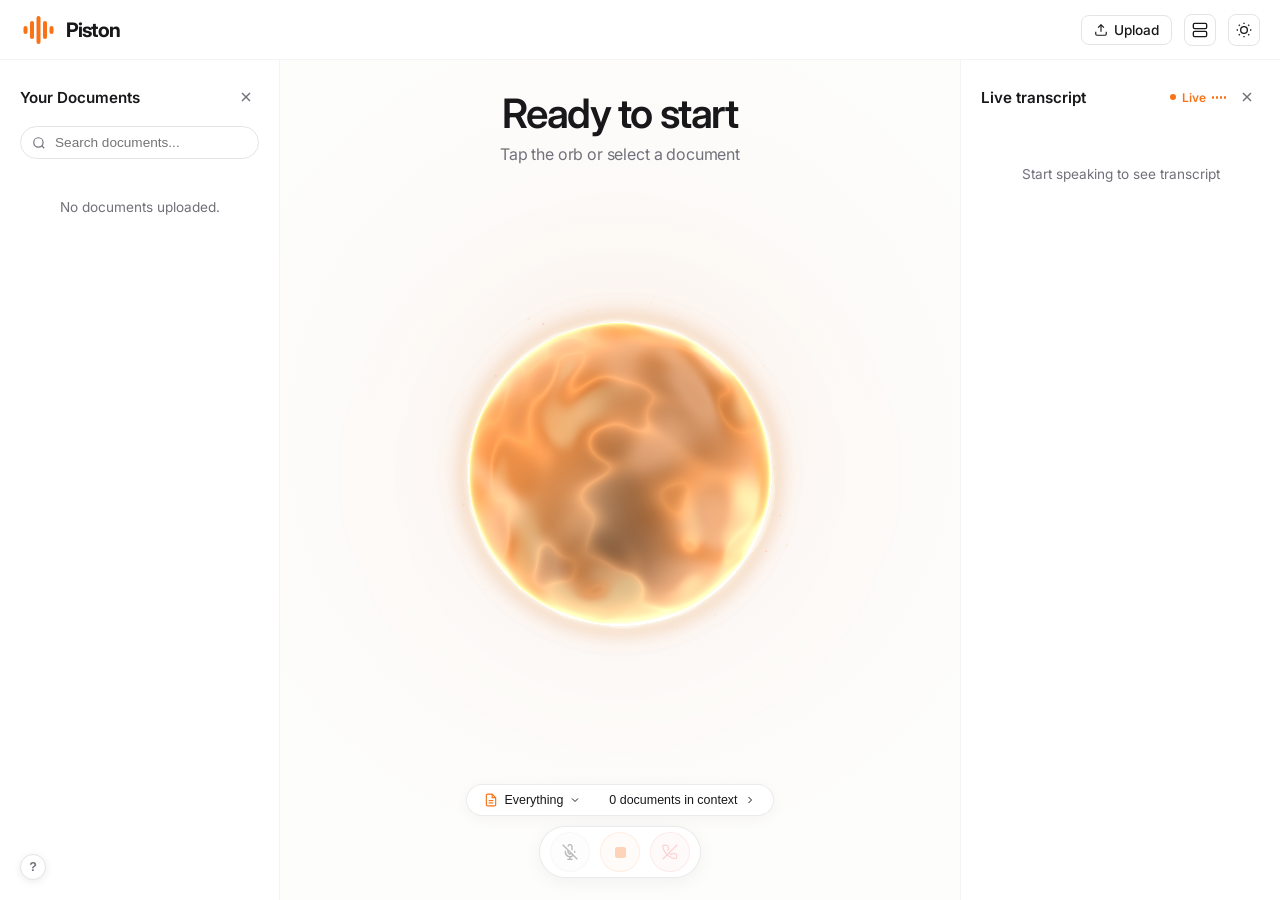
==== index.html @ 55633bf2 "feat(deploy): add Vercel frontend config, CORS support, dynamic backend URL, Dockerfile and Render b" ====
<!DOCTYPE html>
<html lang="en">
<head>
  <meta charset="UTF-8">
  <meta name="viewport" content="width=device-width, initial-scale=1.0, maximum-scale=1.0, user-scalable=no">
  <title>Piston - Voice RAG Agent</title>
  <link rel="icon" type="image/svg+xml" href="/static/assets/piston-brand/favicon.svg">
  <link rel="icon" type="image/x-icon" href="/static/assets/piston-brand/favicon.ico">
  <link rel="apple-touch-icon" sizes="192x192" href="/static/assets/piston-brand/piston-mark-192.png">
  <link rel="stylesheet" href="/static/piston.css?v=2.3.0">
  <link rel="preconnect" href="https://fonts.googleapis.com">
  <link rel="preconnect" href="https://fonts.gstatic.com" crossorigin>
  <link href="https://fonts.googleapis.com/css2?family=Inter:wght@400;500;600&display=swap" rel="stylesheet">
</head>
<body>
  <div class="app-layout">
    
    <!-- Top Bar -->
    <header class="top-bar">
      <div class="brand">
        <button id="btn-menu-mobile" class="btn-icon-small mobile-only" aria-label="Menu" style="border: none;">
          <svg width="24" height="24" viewBox="0 0 24 24" fill="none" stroke="currentColor" stroke-width="2"><line x1="3" y1="12" x2="21" y2="12"/><line x1="3" y1="6" x2="21" y2="6"/><line x1="3" y1="18" x2="21" y2="18"/></svg>
        </button>
        <svg class="brand-logo" xmlns="http://www.w3.org/2000/svg" viewBox="0 0 292 72" role="img" aria-label="Piston" width="146" height="36">
          <g fill="var(--accent)">
            <rect x="7" y="28" width="8" height="16" rx="4"/>
            <rect x="20" y="18" width="8" height="36" rx="4"/>
            <rect x="33" y="8" width="8" height="56" rx="4"/>
            <rect x="46" y="18" width="8" height="36" rx="4"/>
            <rect x="59" y="28" width="8" height="16" rx="4"/>
          </g>
          <text class="brand-text" x="91" y="50" font-family="-apple-system, BlinkMacSystemFont, 'SF Pro Display', 'Inter', sans-serif" font-size="40" font-weight="700" letter-spacing="-1.5">Piston</text>
        </svg>
      </div>
      <div class="top-actions">
        <label for="doc-upload" class="btn-upload" tabindex="0">
          <svg width="14" height="14" viewBox="0 0 24 24" fill="none" stroke="currentColor" stroke-width="2"><path d="M21 15v4a2 2 0 0 1-2 2H5a2 2 0 0 1-2-2v-4"/><polyline points="17 8 12 3 7 8"/><line x1="12" y1="3" x2="12" y2="15"/></svg>
          <span class="desktop-only">Upload</span>
        </label>
        <input type="file" id="doc-upload" accept=".pdf,.txt,.md" style="display: none;" multiple>
        <button id="btn-backend-settings" class="btn-settings" aria-label="Backend Server Settings" title="Configure Backend URL">
          <svg width="16" height="16" viewBox="0 0 24 24" fill="none" stroke="currentColor" stroke-width="2"><rect x="2" y="2" width="20" height="8" rx="2" ry="2"/><rect x="2" y="14" width="20" height="8" rx="2" ry="2"/><line x1="6" y1="6" x2="6.01" y2="6"/><line x1="6" y1="18" x2="6.01" y2="18"/></svg>
        </button>
        <button id="btn-transcript" class="btn-settings mobile-only" aria-label="Transcript" style="border: none;">
          <svg width="20" height="20" viewBox="0 0 24 24" fill="none" stroke="currentColor" stroke-width="2"><path d="M21 15a2 2 0 0 1-2 2H7l-4 4V5a2 2 0 0 1 2-2h14a2 2 0 0 1 2 2z"/></svg>
        </button>
        <button id="btn-theme-toggle" class="btn-settings desktop-only" aria-label="Toggle Dark Mode">
          <svg class="sun-icon" width="16" height="16" viewBox="0 0 24 24" fill="none" stroke="currentColor" stroke-width="2"><circle cx="12" cy="12" r="5"/><line x1="12" y1="1" x2="12" y2="3"/><line x1="12" y1="21" x2="12" y2="23"/><line x1="4.22" y1="4.22" x2="5.64" y2="5.64"/><line x1="18.36" y1="18.36" x2="19.78" y2="19.78"/><line x1="1" y1="12" x2="3" y2="12"/><line x1="21" y1="12" x2="23" y2="12"/><line x1="4.22" y1="19.78" x2="5.64" y2="18.36"/><line x1="18.36" y1="5.64" x2="19.78" y2="4.22"/></svg>
          <svg class="moon-icon" style="display: none;" width="16" height="16" viewBox="0 0 24 24" fill="none" stroke="currentColor" stroke-width="2"><path d="M21 12.79A9 9 0 1 1 11.21 3 7 7 0 0 0 21 12.79z"/></svg>
        </button>
      </div>
    </header>

    <main class="workspace" style="position: relative;">
      
      <!-- Uncollapse Handle (Left) -->
      <button id="btn-uncollapse-left" class="btn-uncollapse-panel left desktop-only" aria-label="Show Documents">
        <svg width="15" height="15" viewBox="0 0 24 24" fill="none" stroke="currentColor" stroke-width="2"><rect x="3" y="3" width="18" height="18" rx="2" ry="2"/><line x1="9" y1="3" x2="9" y2="21"/></svg>
        <span>Documents</span>
      </button>

      <!-- Uncollapse Handle (Right) -->
      <button id="btn-uncollapse-right" class="btn-uncollapse-panel right desktop-only" aria-label="Show Transcript">
        <svg width="15" height="15" viewBox="0 0 24 24" fill="none" stroke="currentColor" stroke-width="2"><path d="M21 15a2 2 0 0 1-2 2H7l-4 4V5a2 2 0 0 1 2-2h14a2 2 0 0 1 2 2z"/></svg>
        <span>Transcript</span>
      </button>

      <!-- Left Panel -->
      <aside class="left-panel">
        <div class="panel-header">
          <h2>Your Documents</h2>
          <div class="panel-header-actions">
            <button id="btn-clear-docs" class="btn-clear-all" title="Remove all uploaded documents" aria-label="Clear all documents" style="display: none;">
              <svg width="13" height="13" viewBox="0 0 24 24" fill="none" stroke="currentColor" stroke-width="2"><polyline points="3 6 5 6 21 6"/><path d="M19 6v14a2 2 0 0 1-2 2H7a2 2 0 0 1-2-2V6m3 0V4a2 2 0 0 1 2-2h4a2 2 0 0 1 2 2v2"/><line x1="10" y1="11" x2="10" y2="17"/><line x1="14" y1="11" x2="14" y2="17"/></svg>
              <span>Clear all</span>
            </button>
            <button id="btn-collapse-left" class="btn-panel-toggle desktop-only" aria-label="Collapse Documents Panel" title="Collapse panel">
              <svg width="16" height="16" viewBox="0 0 24 24" fill="none" stroke="currentColor" stroke-width="2"><line x1="18" y1="6" x2="6" y2="18"/><line x1="6" y1="6" x2="18" y2="18"/></svg>
            </button>
          </div>
        </div>
        <div class="search-box">
          <svg width="14" height="14" viewBox="0 0 24 24" fill="none" stroke="currentColor" stroke-width="2"><circle cx="11" cy="11" r="8"/><line x1="21" y1="21" x2="16.65" y2="16.65"/></svg>
          <input type="text" id="doc-search" placeholder="Search documents...">
        </div>
        
        <ul id="doc-list" class="doc-list" aria-live="polite">
          <li class="empty-state">No documents uploaded.</li>
        </ul>
        
        <div class="guide-container">
          <button class="btn-guide" aria-label="Voice states guide" tabindex="0">?</button>
          <div class="guide-popover">
            <div class="guide-popover-header">
              <h4>Voice States Guide</h4>
              <span class="guide-badge">Volumetric</span>
            </div>
            <ul class="guide-list">
              <li>
                <svg class="state-orb-icon" width="22" height="22" viewBox="0 0 24 24" fill="none" xmlns="http://www.w3.org/2000/svg" aria-hidden="true">
                  <defs>
                    <radialGradient id="mini-orb-idle" cx="36%" cy="32%" r="68%">
                      <stop offset="0%" stop-color="#FFFFFF"/>
                      <stop offset="30%" stop-color="#FEF3C7"/>
                      <stop offset="65%" stop-color="#D97706"/>
                      <stop offset="100%" stop-color="#451A03"/>
                    </radialGradient>
                    <radialGradient id="mini-rim-idle" cx="50%" cy="50%" r="50%">
                      <stop offset="78%" stop-color="#FFFBEB" stop-opacity="0"/>
                      <stop offset="98%" stop-color="#FEF3C7" stop-opacity="0.95"/>
                      <stop offset="100%" stop-color="#FFFFFF" stop-opacity="1"/>
                    </radialGradient>
                  </defs>
                  <circle cx="12" cy="12" r="10.5" fill="#FDE68A" opacity="0.25"/>
                  <circle cx="12" cy="12" r="9" fill="url(#mini-orb-idle)"/>
                  <circle cx="12" cy="12" r="9" fill="url(#mini-rim-idle)"/>
                  <ellipse cx="9" cy="7.5" rx="3.5" ry="2" fill="#FFFFFF" opacity="0.75" transform="rotate(-25 9 7.5)"/>
                </svg>
                <div class="guide-desc">
                  <strong>Idle <span class="guide-tone">(Opal Pearl)</span></strong>
                  <span>Standby mode, ready to talk or upload documents.</span>
                </div>
              </li>
              <li>
                <svg class="state-orb-icon" width="22" height="22" viewBox="0 0 24 24" fill="none" xmlns="http://www.w3.org/2000/svg" aria-hidden="true">
                  <defs>
                    <radialGradient id="mini-orb-listen" cx="36%" cy="32%" r="68%">
                      <stop offset="0%" stop-color="#FFEDD5"/>
                      <stop offset="28%" stop-color="#FB923C"/>
                      <stop offset="68%" stop-color="#EA580C"/>
                      <stop offset="100%" stop-color="#431407"/>
                    </radialGradient>
                    <radialGradient id="mini-rim-listen" cx="50%" cy="50%" r="50%">
                      <stop offset="78%" stop-color="#FFEDD5" stop-opacity="0"/>
                      <stop offset="98%" stop-color="#FED7AA" stop-opacity="0.95"/>
                      <stop offset="100%" stop-color="#FFFFFF" stop-opacity="1"/>
                    </radialGradient>
                  </defs>
                  <circle cx="12" cy="12" r="10.5" fill="#F97316" opacity="0.32"/>
                  <circle cx="12" cy="12" r="9" fill="url(#mini-orb-listen)"/>
                  <circle cx="12" cy="12" r="9" fill="url(#mini-rim-listen)"/>
                  <ellipse cx="9" cy="7.5" rx="3.5" ry="2" fill="#FFFFFF" opacity="0.75" transform="rotate(-25 9 7.5)"/>
                </svg>
                <div class="guide-desc">
                  <strong>Listening <span class="guide-tone">(Fruit Orange)</span></strong>
                  <span>Microphone active, capturing your voice with live wave reactivity.</span>
                </div>
              </li>
              <li>
                <svg class="state-orb-icon" width="22" height="22" viewBox="0 0 24 24" fill="none" xmlns="http://www.w3.org/2000/svg" aria-hidden="true">
                  <defs>
                    <radialGradient id="mini-orb-search" cx="36%" cy="32%" r="68%">
                      <stop offset="0%" stop-color="#F3E8FF"/>
                      <stop offset="30%" stop-color="#C084FC"/>
                      <stop offset="68%" stop-color="#9333EA"/>
                      <stop offset="100%" stop-color="#3B0764"/>
                    </radialGradient>
                    <radialGradient id="mini-rim-search" cx="50%" cy="50%" r="50%">
                      <stop offset="78%" stop-color="#F3E8FF" stop-opacity="0"/>
                      <stop offset="98%" stop-color="#E9D5FF" stop-opacity="0.95"/>
                      <stop offset="100%" stop-color="#FFFFFF" stop-opacity="1"/>
                    </radialGradient>
                  </defs>
                  <circle cx="12" cy="12" r="10.5" fill="#A855F7" opacity="0.32"/>
                  <circle cx="12" cy="12" r="9" fill="url(#mini-orb-search)"/>
                  <circle cx="12" cy="12" r="9" fill="url(#mini-rim-search)"/>
                  <ellipse cx="9" cy="7.5" rx="3.5" ry="2" fill="#FFFFFF" opacity="0.75" transform="rotate(-25 9 7.5)"/>
                </svg>
                <div class="guide-desc">
                  <strong>Searching <span class="guide-tone">(Cosmic Purple)</span></strong>
                  <span>Querying knowledge base, vector chunk retrieval in progress.</span>
                </div>
              </li>
              <li>
                <svg class="state-orb-icon" width="22" height="22" viewBox="0 0 24 24" fill="none" xmlns="http://www.w3.org/2000/svg" aria-hidden="true">
                  <defs>
                    <radialGradient id="mini-orb-speak" cx="36%" cy="32%" r="68%">
                      <stop offset="0%" stop-color="#FEF08A"/>
                      <stop offset="30%" stop-color="#FBBF24"/>
                      <stop offset="68%" stop-color="#EA580C"/>
                      <stop offset="100%" stop-color="#451A03"/>
                    </radialGradient>
                    <radialGradient id="mini-rim-speak" cx="50%" cy="50%" r="50%">
                      <stop offset="78%" stop-color="#FEF08A" stop-opacity="0"/>
                      <stop offset="98%" stop-color="#FDE047" stop-opacity="0.95"/>
                      <stop offset="100%" stop-color="#FFFFFF" stop-opacity="1"/>
                    </radialGradient>
                  </defs>
                  <circle cx="12" cy="12" r="10.5" fill="#FBBF24" opacity="0.32"/>
                  <circle cx="12" cy="12" r="9" fill="url(#mini-orb-speak)"/>
                  <circle cx="12" cy="12" r="9" fill="url(#mini-rim-speak)"/>
                  <ellipse cx="9" cy="7.5" rx="3.5" ry="2" fill="#FFFFFF" opacity="0.75" transform="rotate(-25 9 7.5)"/>
                </svg>
                <div class="guide-desc">
                  <strong>Speaking <span class="guide-tone">(Solar Gold)</span></strong>
                  <span>Streaming audio reply with animated speech flare.</span>
                </div>
              </li>
            </ul>
          </div>
        </div>
      </aside>

      <!-- Center Stage -->
      <section class="center-stage">
        <div class="stage-header">
          <h1 id="stage-title">Ready to start</h1>
          <p id="stage-subtitle" aria-live="polite">Tap the orb or select a document</p>
        </div>
        
        <div class="orb-container">
          <div id="orb-deep-bloom" aria-hidden="true"></div>
          <div id="orb-ambient-bloom" aria-hidden="true"></div>
          <button id="orb" class="orb state-idle" aria-label="Start Voice Session">
             <canvas id="orb-canvas" class="orb-canvas"></canvas>
          </button>
        </div>

        <div class="context-selector" style="position: relative;">
          <button class="btn-context" id="btn-context" aria-haspopup="listbox" title="Select active document context">
            <svg class="file-icon" width="14" height="14" viewBox="0 0 24 24" fill="none" stroke="currentColor" stroke-width="2"><path d="M14 2H6a2 2 0 0 0-2 2v16a2 2 0 0 0 2 2h12a2 2 0 0 0 2-2V8z"/><polyline points="14 2 14 8 20 8"/><line x1="16" y1="13" x2="8" y2="13"/><line x1="16" y1="17" x2="8" y2="17"/></svg>
            <span id="active-context-name">Everything</span>
            <svg width="12" height="12" viewBox="0 0 24 24" fill="none" stroke="currentColor" stroke-width="2"><polyline points="6 9 12 15 18 9"/></svg>
          </button>
          <span class="context-divider" aria-hidden="true"></span>
          <button class="btn-context-count" id="btn-context-count" title="Toggle document context list">
            <span id="context-count">0 documents in context</span>
            <svg width="12" height="12" viewBox="0 0 24 24" fill="none" stroke="currentColor" stroke-width="2"><polyline points="9 18 15 12 9 6"/></svg>
          </button>

          <!-- Context Dropdown -->
          <div id="context-dropdown" class="context-dropdown">
            <ul id="context-dropdown-list" class="doc-list" style="padding: 0;">
              <li class="empty-state">No documents uploaded.</li>
            </ul>
          </div>
        </div>

        <div class="voice-controls" role="toolbar" aria-label="Voice controls">
          <button id="btn-mute" class="ctrl-btn" aria-label="Mute" title="Mute microphone" disabled>
            <div class="icon-circle">
              <svg width="18" height="18" viewBox="0 0 24 24" fill="none" stroke="currentColor" stroke-width="2"><line x1="1" y1="1" x2="23" y2="23"/><path d="M9 9v3a3 3 0 0 0 5.12 2.12M15 9.34V4a3 3 0 0 0-5.94-.6"/><path d="M17 16.95A7 7 0 0 1 5 12v-2m14 0v2a7 7 0 0 1-.11 1.23"/><line x1="12" y1="19" x2="12" y2="23"/><line x1="8" y1="23" x2="16" y2="23"/></svg>
            </div>
            <span>Mute</span>
          </button>
          <button id="btn-interrupt" class="ctrl-btn" aria-label="Interrupt" title="Interrupt assistant" disabled>
            <div class="icon-circle">
              <div class="icon-square"></div>
            </div>
            <span>Interrupt</span>
          </button>
          <button id="btn-end" class="ctrl-btn" aria-label="End session" title="End voice session" disabled>
            <div class="icon-circle">
              <svg width="18" height="18" viewBox="0 0 24 24" fill="none" stroke="currentColor" stroke-width="2"><path d="M10.68 13.31a16 16 0 0 0 3.41 2.6l1.27-1.27a2 2 0 0 1 2.11-.45 12.84 12.84 0 0 0 2.81.7 2 2 0 0 1 1.72 2v3a2 2 0 0 1-2.18 2 19.79 19.79 0 0 1-8.63-3.07 19.42 19.42 0 0 1-7-7 19.79 19.79 0 0 1-3.07-8.67A2 2 0 0 1 4.11 2h3a2 2 0 0 1 2 1.72 12.84 12.84 0 0 0 .7 2.81 2 2 0 0 1-.45 2.11L8.09 9.91"/><line x1="23" y1="1" x2="1" y2="23"/></svg>
            </div>
            <span>End session</span>
          </button>
        </div>
      </section>

      <!-- Right Panel -->
      <aside class="right-panel">
        <div class="panel-header">
          <h2>Live transcript</h2>
          <div class="right-panel-actions">
            <div class="live-indicator">
              <span class="dot"></span> Live
              <div class="mini-waveform">
                 <div class="bar"></div><div class="bar"></div><div class="bar"></div><div class="bar"></div>
              </div>
            </div>
            <button id="btn-collapse-right" class="btn-panel-toggle desktop-only" aria-label="Collapse Transcript Panel" title="Collapse panel">
              <svg width="16" height="16" viewBox="0 0 24 24" fill="none" stroke="currentColor" stroke-width="2"><line x1="18" y1="6" x2="6" y2="18"/><line x1="6" y1="6" x2="18" y2="18"/></svg>
            </button>
          </div>
        </div>
        <div id="transcript" class="transcript-scroll" aria-live="polite">
           <div class="empty-transcript">Start speaking to see transcript</div>
        </div>
      </aside>
      
    </main>
  </div>

  <div id="toast-container" class="toast-container" aria-live="polite"></div>

  <!-- Backend Settings Modal -->
  <div id="backend-modal" class="modal-backdrop" style="display: none;">
    <div class="modal-card">
      <div class="modal-header">
        <div class="modal-title-wrap">
          <svg width="18" height="18" viewBox="0 0 24 24" fill="none" stroke="currentColor" stroke-width="2">
            <rect x="2" y="2" width="20" height="8" rx="2" ry="2"></rect>
            <rect x="2" y="14" width="20" height="8" rx="2" ry="2"></rect>
            <line x1="6" y1="6" x2="6.01" y2="6"></line>
            <line x1="6" y1="18" x2="6.01" y2="18"></line>
          </svg>
          <h3 class="modal-title">Backend Connection</h3>
        </div>
        <button id="btn-close-backend-modal" class="btn-icon-small" aria-label="Close" style="border: none; background: transparent; cursor: pointer;">
          <svg width="18" height="18" viewBox="0 0 24 24" fill="none" stroke="currentColor" stroke-width="2"><line x1="18" y1="6" x2="6" y2="18"/><line x1="6" y1="6" x2="18" y2="18"/></svg>
        </button>
      </div>
      <div class="modal-body">
        <p class="modal-desc">
          Enter the URL of your deployed Python/FastAPI backend (e.g. Render, Koyeb, Hugging Face, or local server).
        </p>
        <div class="input-group">
          <label for="input-backend-url" class="input-label">Backend Server URL</label>
          <input type="url" id="input-backend-url" class="text-input" placeholder="https://your-backend.onrender.com" spellcheck="false" autocomplete="off">
        </div>
        <div id="backend-status-msg" class="backend-status-msg" style="display: none;"></div>
      </div>
      <div class="modal-footer">
        <button id="btn-test-backend" class="btn-secondary">Test Connection</button>
        <button id="btn-save-backend" class="btn-primary">Save &amp; Connect</button>
      </div>
    </div>
  </div>

  <script src="/static/config.js"></script>
  <script src="/static/db.js?v=2.3.0"></script>
  <script src="/static/orb.js?v=2.3.0"></script>
  <script src="/static/app.js?v=2.3.0"></script>
</body>
</html>
---- static/piston.css ----
/* Piston App CSS - Pixel Perfect Implementation */
:root {
  --bg-app: #fdfdfc;
  --bg-panel: #ffffff;
  --text-main: #18181b;
  --text-secondary: #3f3f46;
  --text-muted: #71717a;
  --border: #e4e4e7;
  --border-light: #f4f4f5;
  --accent: #f97316;
  --accent-light: #fff7ed;
  --danger: #ef4444;
  --danger-light: #fef2f2;
  --success: #22c55e;
  
  --radius-xs: 4px;
  --radius-sm: 8px;
  --radius-md: 12px;
  --radius-lg: 24px;
  --radius-full: 9999px;
  
  --font-sans: 'Inter', -apple-system, BlinkMacSystemFont, 'Segoe UI', Roboto, Helvetica, Arial, sans-serif;
  --font-serif: -apple-system, BlinkMacSystemFont, 'SF Pro Display', 'Inter', sans-serif;
}

body.dark-mode {
  --bg-app: #08090d;
  --bg-panel: #111319;
  --text-main: #fafafa;
  --text-secondary: #e4e4e7;
  --text-muted: #a1a1aa;
  --border: #1e222d;
  --border-light: #161820;
  --accent: #f97316;
  --accent-light: rgba(249, 115, 22, 0.15);
  --danger-light: rgba(239, 68, 68, 0.15);
}

body.dark-mode .btn-upload:hover, 
body.dark-mode .btn-settings:hover, 
body.dark-mode .btn-icon-small:hover,
body.dark-mode .btn-context:hover,
body.dark-mode .btn-context-count:hover,
body.dark-mode .doc-item:hover,
body.dark-mode .btn-icon-small:hover {
  background: #27272a;
}

body.dark-mode .ctrl-btn:not(:disabled):hover .icon-circle {
  border-color: var(--text-muted);
  background: #27272a;
}

body.dark-mode .msg.user .msg-avatar {
  background: #27272a;
}

* { box-sizing: border-box; margin: 0; padding: 0; }

body {
  font-family: var(--font-sans);
  background-color: var(--bg-app);
  color: var(--text-main);
  height: 100vh;
  overflow: hidden;
  -webkit-font-smoothing: antialiased;
  transition: background-color 0.3s ease, color 0.3s ease;
}

.app-layout {
  display: flex;
  flex-direction: column;
  height: 100vh;
}

/* Top Bar */
.top-bar {
  height: 60px;
  display: flex;
  align-items: center;
  justify-content: space-between;
  padding: 0 20px;
  background: var(--bg-panel);
  border-bottom: 1px solid var(--border-light);
  flex-shrink: 0;
  transition: background-color 0.3s ease, border-color 0.3s ease;
}

.brand {
  display: flex;
  align-items: center;
  gap: 8px;
}
.brand-icon { width: 20px; height: 20px; }
.brand-name { font-weight: 600; font-size: 1.05rem; }
.brand-text {
  fill: var(--text-main);
  transition: fill 0.3s ease;
}

.top-actions {
  display: flex;
  align-items: center;
  gap: 12px;
}
.btn-upload {
  display: flex;
  align-items: center;
  gap: 6px;
  padding: 6px 12px;
  font-size: 0.85rem;
  font-weight: 500;
  border: 1px solid var(--border);
  border-radius: var(--radius-sm);
  background: var(--bg-panel);
  color: var(--text-main);
  cursor: pointer;
  transition: background-color 0.3s ease, border-color 0.3s ease, color 0.3s ease;
}
.btn-upload:hover { background: #f9fafb; }
.btn-settings {
  width: 32px;
  height: 32px;
  display: flex;
  align-items: center;
  justify-content: center;
  border: 1px solid var(--border);
  border-radius: var(--radius-sm);
  background: var(--bg-panel);
  color: var(--text-main);
  cursor: pointer;
  transition: background-color 0.3s ease, border-color 0.3s ease, color 0.3s ease;
}
.btn-settings:hover { background: #f9fafb; }

/* Workspace */
.workspace {
  display: flex;
  flex: 1;
  overflow: hidden;
}

/* Left Panel */
.left-panel {
  width: 280px;
  background: var(--bg-panel);
  border-right: 1px solid var(--border-light);
  display: flex;
  flex-direction: column;
  flex-shrink: 0;
  position: relative;
  transition: margin-left 0.3s ease, background-color 0.3s ease, border-color 0.3s ease;
}
.left-panel.collapsed {
  margin-left: -280px;
}
.panel-header {
  display: flex;
  align-items: center;
  justify-content: space-between;
  padding: 24px 20px 16px;
}
.panel-header h2 {
  font-size: 0.95rem;
  font-weight: 600;
}
.btn-icon-small {
  width: 24px;
  height: 24px;
  display: flex;
  align-items: center;
  justify-content: center;
  border: 1px solid var(--border);
  border-radius: var(--radius-xs);
  background: transparent;
  color: var(--text-muted);
  cursor: pointer;
}
.btn-icon-small:hover { background: #f9fafb; }

.search-box {
  margin: 0 20px 16px;
  position: relative;
}
.search-box svg {
  position: absolute;
  left: 12px;
  top: 50%;
  transform: translateY(-50%);
  color: var(--text-muted);
}
.search-box input {
  width: 100%;
  padding: 8px 12px 8px 34px;
  border: 1px solid var(--border);
  border-radius: var(--radius-lg);
  font-size: 0.85rem;
  outline: none;
  background: transparent;
  color: var(--text-main);
  transition: background-color 0.3s ease, border-color 0.3s ease, color 0.3s ease;
}
.search-box input:focus { border-color: var(--text-muted); }

.doc-list {
  flex: 1;
  overflow-y: auto;
  padding: 0 20px;
  list-style: none;
}
.empty-state {
  padding: 24px;
  text-align: center;
  color: var(--text-muted);
  font-size: 0.85rem;
}
.doc-item {
  display: flex;
  align-items: flex-start;
  padding: 10px 12px;
  border-radius: var(--radius-md);
  margin-bottom: 8px;
  cursor: pointer;
  border: 1px solid transparent;
  transition: all 0.2s;
}
.doc-item:hover { background: #fafafa; }
.doc-item.active {
  background: var(--accent-light);
  border-color: rgba(249, 115, 22, 0.4);
}
.doc-icon {
  width: 28px;
  height: 28px;
  border-radius: var(--radius-xs);
  display: flex;
  align-items: center;
  justify-content: center;
  color: #fff;
  font-size: 0.65rem;
  font-weight: 600;
  margin-right: 12px;
  flex-shrink: 0;
}
.doc-icon.pdf { background: #ef4444; }
.doc-icon.txt { background: #3b82f6; }
.doc-icon.md { background: #64748b; }

.doc-info { flex: 1; min-width: 0; }
.doc-title {
  font-weight: 600;
  font-size: 0.85rem;
  white-space: nowrap;
  overflow: hidden;
  text-overflow: ellipsis;
  margin-bottom: 4px;
}
.doc-meta {
  font-size: 0.7rem;
  color: var(--text-muted);
  display: flex;
  align-items: center;
  gap: 6px;
}
.status-dot {
  width: 4px;
  height: 4px;
  border-radius: 50%;
  background: var(--success);
  display: inline-block;
}
.doc-menu {
  color: var(--text-muted);
  padding: 2px;
  background: transparent;
  border: none;
  cursor: pointer;
}

.guide-container { position: absolute; bottom: 20px; left: 20px; z-index: 50; }
.btn-guide {
  width: 26px;
  height: 26px;
  border-radius: 50%;
  border: 1px solid var(--border);
  color: var(--text-muted);
  background: var(--bg-panel);
  font-weight: 600;
  cursor: pointer;
  display: flex;
  align-items: center;
  justify-content: center;
  font-size: 0.78rem;
  transition: all 0.2s cubic-bezier(0.16, 1, 0.3, 1);
  box-shadow: 0 2px 8px rgba(0, 0, 0, 0.08);
}
.btn-guide:hover,
.guide-container:hover .btn-guide {
  color: var(--accent);
  border-color: var(--accent);
  transform: scale(1.08);
  box-shadow: 0 0 14px rgba(249, 115, 22, 0.25);
}
.guide-popover {
  position: absolute;
  bottom: 34px;
  left: 0;
  background: rgba(255, 255, 255, 0.95);
  backdrop-filter: blur(28px);
  -webkit-backdrop-filter: blur(28px);
  border: 1px solid rgba(0, 0, 0, 0.09);
  border-radius: var(--radius-md);
  padding: 14px 16px;
  width: 270px;
  box-shadow: 0 14px 38px rgba(0, 0, 0, 0.12);
  opacity: 0;
  visibility: hidden;
  transform: translateY(8px);
  transition: all 0.25s cubic-bezier(0.16, 1, 0.3, 1);
  z-index: 100;
  pointer-events: none;
}
body.dark-mode .guide-popover {
  background: rgba(17, 19, 25, 0.94);
  border-color: rgba(255, 255, 255, 0.1);
  box-shadow: 0 16px 44px rgba(0, 0, 0, 0.48);
}
.guide-container:hover .guide-popover,
.guide-container:focus-within .guide-popover {
  opacity: 1;
  visibility: visible;
  transform: translateY(0);
  pointer-events: auto;
}
.guide-popover-header {
  display: flex;
  align-items: center;
  justify-content: space-between;
  margin-bottom: 12px;
  padding-bottom: 8px;
  border-bottom: 1px solid var(--border-light);
}
.guide-popover-header h4 {
  font-size: 0.84rem;
  font-weight: 600;
  color: var(--text-main);
  letter-spacing: -0.01em;
}
.guide-badge {
  font-size: 0.65rem;
  font-weight: 600;
  padding: 2px 7px;
  border-radius: var(--radius-full);
  background: rgba(249, 115, 22, 0.12);
  color: var(--accent);
  border: 1px solid rgba(249, 115, 22, 0.22);
}
.guide-list {
  list-style: none;
  display: flex;
  flex-direction: column;
  gap: 11px;
}
.guide-list li {
  display: flex;
  align-items: flex-start;
  gap: 10px;
  font-size: 0.74rem;
}
.state-orb-icon {
  width: 22px;
  height: 22px;
  flex-shrink: 0;
  display: block;
  margin-top: 1px;
  filter: drop-shadow(0 2px 6px rgba(0, 0, 0, 0.22));
}
.guide-desc {
  display: flex;
  flex-direction: column;
  gap: 2px;
  line-height: 1.35;
}
.guide-desc strong {
  color: var(--text-main);
  font-size: 0.78rem;
  font-weight: 600;
}
.guide-desc .guide-tone {
  color: var(--accent);
  font-weight: 500;
  font-size: 0.72rem;
}
.guide-desc span {
  color: var(--text-muted);
  font-size: 0.71rem;
}
/* Center Stage */
.center-stage {
  flex: 1;
  background: radial-gradient(circle at 50% 45%, rgba(249, 115, 22, 0.08) 0%, rgba(234, 88, 12, 0.02) 40%, transparent 75%), var(--bg-app);
  display: flex;
  flex-direction: column;
  align-items: center;
  justify-content: space-between;
  padding: 2.8vh 24px 2vh;
  min-width: 0;
  position: relative;
  overflow: hidden;
  transition: background-color 0.4s ease;
}
.stage-header {
  text-align: center;
  margin-top: 4px;
  z-index: 5;
}
.stage-header h1 {
  font-family: var(--font-serif);
  font-size: clamp(2.2rem, 4.5vh, 2.85rem);
  font-weight: 600;
  letter-spacing: -0.035em;
  color: var(--text-main);
  margin-bottom: 6px;
  text-shadow: 0 4px 30px rgba(255, 255, 255, 0.12);
  transition: color 0.3s ease;
}
.stage-header p {
  color: var(--text-muted);
  font-size: clamp(0.9rem, 2vh, 1rem);
  font-weight: 400;
  letter-spacing: -0.01em;
}

/* === VOLUMETRIC ORB AMBIENT BLOOMS (static/piston.css) === */
.orb-container,
.orb-stage-wrapper {
  position: relative;
  display: flex;
  align-items: center;
  justify-content: center;
  pointer-events: auto;
  width: 100%;
  flex: 1;
  min-height: 0;
}

.orb {
  position: relative;
  width: clamp(290px, 50vh, 440px);
  height: clamp(290px, 50vh, 440px);
  border: none !important;
  border-radius: 50% !important;
  background: transparent !important;
  cursor: pointer;
  outline: none !important;
  box-shadow: none !important;
  padding: 0 !important;
  margin: 0 !important;
  overflow: visible !important;
  -webkit-tap-highlight-color: transparent !important;
  display: flex;
  align-items: center;
  justify-content: center;
  transition: transform 0.4s cubic-bezier(0.16, 1, 0.3, 1);
  will-change: transform;
}
.orb:hover { transform: scale(1.03); }
.orb:active { transform: scale(0.97); }
.orb:focus, .orb:focus-visible { outline: none !important; box-shadow: none !important; }

#orb-ambient-bloom {
  position: absolute;
  width: 340px;
  height: 340px;
  border-radius: 50%;
  pointer-events: none;
  background: radial-gradient(
    circle,
    rgba(255, 209, 102, 0.19) 0%,
    rgba(245, 130, 49, 0.12) 44%,
    rgba(245, 130, 49, 0) 72%
  );
  filter: blur(36px);
  transform: translate(-50%, -50%);
  left: 50%;
  top: 50%;
  z-index: 0;
  transition: opacity 0.4s ease;
  will-change: transform, opacity;
}

#orb-deep-bloom {
  position: absolute;
  width: 570px;
  height: 570px;
  border-radius: 50%;
  pointer-events: none;
  background: radial-gradient(
    circle,
    rgba(245, 130, 49, 0.11) 0%,
    rgba(255, 173, 135, 0.04) 48%,
    rgba(245, 130, 49, 0) 74%
  );
  filter: blur(64px);
  transform: translate(-50%, -50%);
  left: 50%;
  top: 50%;
  z-index: 0;
  will-change: transform, opacity;
}

/* Ensure the orb canvas itself has zero solid CSS border or clipping radius that cuts off the outer silk veil */
#orb-canvas,
canvas.orb-canvas {
  position: relative;
  z-index: 2;
  display: block;
  background: transparent !important;
  border: none !important;
  box-shadow: none !important;
  border-radius: 50% !important;
  overflow: visible !important;
  width: 100%;
  height: 100%;
  pointer-events: none;
}
.orb-core, .orb-wave {
  display: none !important;
}

/* Context Selector - Unified Frosted Capsule */
.context-selector {
  display: inline-flex;
  align-items: center;
  gap: 2px;
  background: rgba(255, 255, 255, 0.85);
  backdrop-filter: blur(24px);
  -webkit-backdrop-filter: blur(24px);
  border: 1px solid rgba(0, 0, 0, 0.08);
  border-radius: var(--radius-full);
  padding: 3px 5px;
  box-shadow: 0 3px 16px rgba(0, 0, 0, 0.04);
  margin-bottom: 10px;
  z-index: 10;
  transition: all 0.25s cubic-bezier(0.16, 1, 0.3, 1);
}
.context-selector:hover {
  background: rgba(255, 255, 255, 0.95);
  border-color: rgba(0, 0, 0, 0.12);
  box-shadow: 0 4px 20px rgba(0, 0, 0, 0.06);
}
body.dark-mode .context-selector {
  background: rgba(255, 255, 255, 0.04);
  border: 1px solid rgba(255, 255, 255, 0.08);
  box-shadow: 0 6px 24px rgba(0, 0, 0, 0.24);
}
body.dark-mode .context-selector:hover {
  background: rgba(255, 255, 255, 0.07);
  border-color: rgba(255, 255, 255, 0.15);
  box-shadow: 0 8px 28px rgba(0, 0, 0, 0.3);
}

.btn-context, .btn-context-count {
  display: inline-flex;
  align-items: center;
  gap: 6px;
  padding: 5px 12px;
  border-radius: var(--radius-full);
  border: none;
  background: transparent;
  font-size: 0.78rem;
  font-weight: 500;
  color: var(--text-main);
  cursor: pointer;
  transition: all 0.2s;
}
.btn-context:hover, .btn-context-count:hover {
  background: rgba(0, 0, 0, 0.05);
}
body.dark-mode .btn-context:hover,
body.dark-mode .btn-context-count:hover {
  background: rgba(255, 255, 255, 0.08);
}
.btn-context .file-icon {
  color: var(--accent);
}

/* Context Dropdown */
.context-dropdown {
  position: absolute;
  left: 50%;
  transform: translateX(-50%) scale(0.95);
  transform-origin: center;
  background: var(--bg-panel);
  border: 1px solid var(--border);
  border-radius: var(--radius-md);
  box-shadow: 0 14px 40px rgba(0, 0, 0, 0.35);
  width: 320px;
  max-height: 320px;
  overflow-y: auto;
  opacity: 0;
  visibility: hidden;
  transition: all 0.2s cubic-bezier(0.16, 1, 0.3, 1);
  z-index: 50;
  padding: 8px;
}
.context-dropdown.open {
  opacity: 1;
  visibility: visible;
  transform: translateX(-50%) scale(1);
}
.context-dropdown .doc-item {
  margin-bottom: 4px;
}
.context-dropdown .doc-item:last-child {
  margin-bottom: 0;
}

/* Floating Voice Control Dock - Minimalist Floating Capsule */
.voice-controls {
  display: flex;
  align-items: center;
  gap: 10px;
  padding: 5px 10px;
  background: rgba(255, 255, 255, 0.85);
  backdrop-filter: blur(28px);
  -webkit-backdrop-filter: blur(28px);
  border: 1px solid rgba(0, 0, 0, 0.08);
  border-radius: var(--radius-full);
  box-shadow: 0 4px 18px rgba(0, 0, 0, 0.05);
  margin-bottom: 4px;
  z-index: 10;
}
body.dark-mode .voice-controls {
  background: rgba(255, 255, 255, 0.04);
  border-color: rgba(255, 255, 255, 0.08);
  box-shadow: 0 6px 24px rgba(0, 0, 0, 0.28);
}
.ctrl-btn {
  display: inline-flex;
  align-items: center;
  justify-content: center;
  background: transparent;
  border: none;
  cursor: pointer;
  color: var(--text-muted);
  transition: all 0.2s cubic-bezier(0.16, 1, 0.3, 1);
  padding: 0;
}
.ctrl-btn span {
  display: none;
}
.ctrl-btn:disabled {
  opacity: 0.30;
  cursor: not-allowed;
}
.ctrl-btn:not(:disabled):hover {
  color: var(--text-main);
  transform: scale(1.06);
}
.icon-circle {
  width: 40px;
  height: 40px;
  border-radius: 50%;
  border: 1px solid rgba(0, 0, 0, 0.07);
  background: rgba(0, 0, 0, 0.03);
  display: flex;
  align-items: center;
  justify-content: center;
  transition: all 0.2s ease;
  color: var(--text-main);
}
.icon-circle svg {
  width: 16px;
  height: 16px;
}
.ctrl-btn:not(:disabled):hover .icon-circle {
  border-color: rgba(0, 0, 0, 0.16);
  background: rgba(0, 0, 0, 0.06);
  color: var(--text-main);
  box-shadow: 0 2px 10px rgba(0, 0, 0, 0.06);
}
body.dark-mode .icon-circle {
  border: 1px solid rgba(255, 255, 255, 0.08);
  background: rgba(255, 255, 255, 0.05);
  color: var(--text-secondary);
}
body.dark-mode .ctrl-btn:not(:disabled):hover .icon-circle {
  border-color: rgba(255, 255, 255, 0.2);
  background: rgba(255, 255, 255, 0.12);
  color: #ffffff;
  box-shadow: 0 2px 14px rgba(0, 0, 0, 0.25);
}

.ctrl-btn#btn-interrupt .icon-circle {
  border: 1px solid rgba(249, 115, 22, 0.35);
  color: var(--accent);
  background: rgba(249, 115, 22, 0.08);
}
.ctrl-btn#btn-interrupt:not(:disabled):hover .icon-circle {
  background: rgba(249, 115, 22, 0.18);
  border-color: var(--accent);
  box-shadow: 0 0 16px rgba(249, 115, 22, 0.25);
}
.ctrl-btn#btn-interrupt .icon-square {
  width: 11px;
  height: 11px;
  background: var(--accent);
  border-radius: 2.5px;
}
.ctrl-btn#btn-end .icon-circle {
  border: 1px solid rgba(239, 68, 68, 0.3);
  color: #f87171;
  background: rgba(239, 68, 68, 0.08);
}
.ctrl-btn#btn-end:not(:disabled):hover .icon-circle {
  border-color: rgba(239, 68, 68, 0.6);
  background: rgba(239, 68, 68, 0.2);
  color: #ef4444;
  box-shadow: 0 0 16px rgba(239, 68, 68, 0.25);
}

/* Right Panel */
.right-panel {
  width: 320px;
  background: var(--bg-panel);
  border-left: 1px solid var(--border-light);
  display: flex;
  flex-direction: column;
  flex-shrink: 0;
  position: relative;
  transition: margin-right 0.35s cubic-bezier(0.16, 1, 0.3, 1), background-color 0.3s ease, border-color 0.3s ease;
}
.right-panel.collapsed {
  margin-right: -320px;
}
.right-panel .panel-header {
  padding: 24px 20px 16px;
  display: flex; justify-content: space-between; align-items: center;
}
.right-panel-actions {
  display: flex;
  align-items: center;
  gap: 8px;
}
.btn-panel-toggle {
  width: 26px;
  height: 26px;
  display: inline-flex;
  align-items: center;
  justify-content: center;
  border: 1px solid transparent;
  border-radius: var(--radius-xs);
  background: transparent;
  color: var(--text-muted);
  cursor: pointer;
  transition: all 0.2s ease;
}
.btn-panel-toggle:hover {
  background: var(--border-light);
  color: var(--text-main);
  border-color: var(--border);
}

/* Floating Uncollapse Handles */
.btn-uncollapse-panel {
  position: absolute;
  top: 18px;
  z-index: 25;
  display: inline-flex;
  align-items: center;
  gap: 6px;
  padding: 6px 12px;
  background: var(--bg-panel);
  border: 1px solid var(--border);
  border-radius: var(--radius-full);
  box-shadow: 0 4px 16px rgba(0, 0, 0, 0.08);
  color: var(--text-main);
  font-size: 0.76rem;
  font-weight: 500;
  cursor: pointer;
  opacity: 0;
  pointer-events: none;
  transform: translateY(-4px) scale(0.96);
  transition: all 0.25s cubic-bezier(0.16, 1, 0.3, 1);
}
.btn-uncollapse-panel.visible {
  opacity: 1;
  pointer-events: auto;
  transform: translateY(0) scale(1);
}
.btn-uncollapse-panel:hover {
  background: var(--border-light);
  border-color: var(--text-muted);
  box-shadow: 0 6px 20px rgba(0, 0, 0, 0.12);
}
.btn-uncollapse-panel.left {
  left: 16px;
}
.btn-uncollapse-panel.right {
  right: 16px;
}
.right-panel .panel-header h2 { font-size: 0.95rem; font-weight: 600; margin: 0; }
.live-indicator {
  display: flex; align-items: center; gap: 6px;
  font-size: 0.75rem; font-weight: 600; color: var(--accent);
}
.live-indicator .dot { width: 6px; height: 6px; border-radius: 50%; background: var(--accent); }
.mini-waveform { display: flex; gap: 2px; height: 10px; align-items: center; }
.mini-waveform .bar { width: 2px; background: var(--accent); border-radius: 1px; height: 3px; }

.transcript-scroll {
  flex: 1; overflow-y: auto; padding: 0 20px 24px;
  display: flex; flex-direction: column; gap: 20px;
}
.empty-transcript { text-align: center; color: var(--text-muted); font-size: 0.85rem; margin-top: 40px; }

.msg { display: flex; gap: 12px; }
.msg-avatar {
  width: 28px; height: 28px; border-radius: 50%;
  display: flex; align-items: center; justify-content: center;
  font-weight: 600; font-size: 0.8rem; flex-shrink: 0;
}
.msg.user .msg-avatar { background: #f4f4f5; color: var(--text-muted); }
.msg.agent .msg-avatar { background: var(--accent-light); color: var(--accent); }

.msg-content { flex: 1; min-width: 0; }
.msg-header { display: flex; align-items: center; gap: 8px; margin-bottom: 2px; }
.msg-author { font-weight: 600; font-size: 0.85rem; }
.msg.agent .msg-author { color: var(--accent); }
.msg-time { font-size: 0.7rem; color: var(--text-muted); margin-left: auto; }
.msg-text { font-size: 0.85rem; line-height: 1.5; color: var(--text-main); }
.msg-text.interim { opacity: 0.6; }

/* Mobile Classes */
.mobile-only { display: none; }

@media (max-width: 1024px) {
  .left-panel { width: 240px; }
  .left-panel.collapsed { margin-left: -240px; }
  .right-panel { width: 280px; }
  .right-panel.collapsed { margin-right: -280px; }
  .orb { width: clamp(235px, 40vh, 340px); height: clamp(235px, 40vh, 340px); }
  #orb-deep-bloom { width: 460px; height: 460px; }
  #orb-ambient-bloom { width: 295px; height: 295px; }
}
@media (max-width: 768px) {
  .mobile-only { display: inline-flex !important; }
  .desktop-only { display: none !important; }
  .app-layout { position: relative; overflow: hidden; }
  .left-panel {
    position: absolute; left: 0; top: 0; bottom: 0; z-index: 40;
    width: min(300px, 85vw);
    transform: translateX(-100%); transition: transform 0.3s cubic-bezier(0.16, 1, 0.3, 1);
    box-shadow: 4px 0 24px rgba(0,0,0,0.18);
    margin-left: 0 !important;
  }
  .left-panel.open { transform: translateX(0); }
  .right-panel {
    position: absolute; right: 0; top: 0; bottom: 0; z-index: 40;
    width: min(320px, 90vw);
    transform: translateX(100%); transition: transform 0.3s cubic-bezier(0.16, 1, 0.3, 1);
    box-shadow: -4px 0 24px rgba(0,0,0,0.18);
    margin-right: 0 !important;
  }
  .right-panel.open { transform: translateX(0); }
  .stage-header h1 { font-size: 1.85rem; }
  .stage-header p { font-size: 0.85rem; }
  .orb { width: clamp(210px, 34vh, 280px); height: clamp(210px, 34vh, 280px); }
  #orb-ambient-bloom { width: 235px; height: 235px; }
  #orb-deep-bloom { width: 360px; height: 360px; }
  .voice-controls { gap: 8px; padding: 4px 8px; margin-bottom: 4px; }
  .icon-circle { width: 36px; height: 36px; }
}
@media (max-width: 480px) {
  .stage-header h1 { font-size: 1.55rem; }
  .orb { width: clamp(180px, 30vh, 235px); height: clamp(180px, 30vh, 235px); }
  #orb-ambient-bloom { width: 205px; height: 205px; }
  #orb-deep-bloom { width: 300px; height: 300px; }
  .voice-controls { gap: 6px; padding: 4px 6px; }
  .icon-circle { width: 34px; height: 34px; }
  .context-selector { padding: 3px 6px; }
}
/* Trace Chip */
.trace-chip {
  margin-top: 10px;
  background: var(--bg-panel);
  border: 1px solid var(--border);
  border-radius: var(--radius-sm);
  padding: 10px 14px;
  font-size: 0.8rem;
  display: flex;
  flex-direction: column;
  gap: 4px;
}
.trace-chip .trace-title {
  display: flex;
  align-items: center;
  gap: 8px;
  color: var(--accent);
  font-weight: 500;
}
.trace-chip .trace-body {
  color: var(--text-main);
  font-size: 0.8rem;
}


/* Panel Header Actions & Clear All */
.panel-header-actions {
  display: flex;
  align-items: center;
  gap: 6px;
}
.btn-clear-all {
  display: inline-flex;
  align-items: center;
  gap: 4px;
  background: transparent;
  border: 1px solid transparent;
  border-radius: var(--radius-sm);
  padding: 4px 8px;
  font-size: 0.72rem;
  font-weight: 500;
  color: var(--text-muted);
  cursor: pointer;
  transition: all 0.2s ease;
}
.btn-clear-all:hover {
  color: #ef4444;
  background: var(--danger-light);
  border-color: rgba(239, 68, 68, 0.2);
}

/* Document Item Delete Button */
.btn-doc-delete {
  color: var(--text-muted);
  padding: 4px 6px;
  background: transparent;
  border: none;
  border-radius: var(--radius-xs);
  cursor: pointer;
  display: flex;
  align-items: center;
  justify-content: center;
  transition: all 0.15s ease;
  opacity: 0.65;
  margin-left: auto;
}
.doc-item:hover .btn-doc-delete {
  opacity: 1;
}
.btn-doc-delete:hover {
  color: #ef4444;
  background: var(--danger-light);
}

/* Special All Documents Context Option */
.doc-icon.all {
  background: linear-gradient(135deg, #f97316, #ea580c);
}
.context-option-all {
  border-bottom: 1px solid var(--border);
  margin-bottom: 6px;
  padding-bottom: 8px;
}
.context-active-badge {
  font-size: 0.65rem;
  font-weight: 600;
  color: var(--accent);
  background: var(--accent-light);
  padding: 2px 6px;
  border-radius: var(--radius-full);
  align-self: center;
  margin-left: auto;
}

/* Toast Notifications */
.toast-container {
  position: fixed;
  bottom: 24px;
  right: 24px;
  z-index: 9999;
  display: flex;
  flex-direction: column;
  gap: 8px;
  pointer-events: none;
}
.toast {
  pointer-events: auto;
  display: flex;
  align-items: center;
  gap: 10px;
  padding: 10px 16px;
  background: var(--bg-panel);
  color: var(--text-main);
  border: 1px solid var(--border);
  border-radius: var(--radius-md);
  box-shadow: 0 4px 16px rgba(0, 0, 0, 0.12);
  font-size: 0.85rem;
  animation: toast-in 0.25s cubic-bezier(0.16, 1, 0.3, 1) forwards;
  transition: opacity 0.2s ease, transform 0.2s ease;
}
.toast.toast-exit {
  opacity: 0;
  transform: translateY(8px);
}
.toast-success { border-left: 3px solid var(--success); }
.toast-error { border-left: 3px solid #ef4444; }
.toast-info { border-left: 3px solid var(--accent); }

@keyframes toast-in {
  from { opacity: 0; transform: translateY(12px); }
  to { opacity: 1; transform: translateY(0); }
}

@media (max-width: 768px) {
  .toast-container {
    left: 16px;
    right: 16px;
    bottom: 16px;
  }
}

/* --- Backend Settings Modal --- */
.modal-backdrop {
  position: fixed;
  inset: 0;
  background: rgba(0, 0, 0, 0.45);
  backdrop-filter: blur(8px);
  -webkit-backdrop-filter: blur(8px);
  display: flex;
  align-items: center;
  justify-content: center;
  z-index: 1000;
  padding: 16px;
  animation: modal-fade-in 0.15s ease-out;
}

@keyframes modal-fade-in {
  from { opacity: 0; }
  to { opacity: 1; }
}

.modal-card {
  background: var(--bg-panel);
  border: 1px solid var(--border);
  border-radius: var(--radius-md);
  box-shadow: 0 20px 40px rgba(0, 0, 0, 0.15);
  width: 100%;
  max-width: 480px;
  overflow: hidden;
}

.modal-header {
  display: flex;
  align-items: center;
  justify-content: space-between;
  padding: 16px 20px;
  border-bottom: 1px solid var(--border-light);
}

.modal-title-wrap {
  display: flex;
  align-items: center;
  gap: 10px;
  color: var(--accent);
}

.modal-title {
  font-size: 1rem;
  font-weight: 600;
  color: var(--text-main);
}

.modal-body {
  padding: 20px;
}

.modal-desc {
  font-size: 0.85rem;
  color: var(--text-muted);
  line-height: 1.5;
  margin-bottom: 16px;
}

.input-group {
  display: flex;
  flex-direction: column;
  gap: 6px;
  margin-bottom: 12px;
}

.input-label {
  font-size: 0.8rem;
  font-weight: 500;
  color: var(--text-secondary);
}

.text-input {
  width: 100%;
  padding: 9px 12px;
  font-size: 0.88rem;
  background: var(--bg-app);
  border: 1px solid var(--border);
  border-radius: var(--radius-sm);
  color: var(--text-main);
  outline: none;
  transition: border-color 0.15s;
}

.text-input:focus {
  border-color: var(--accent);
}

.backend-status-msg {
  padding: 8px 12px;
  border-radius: var(--radius-sm);
  font-size: 0.82rem;
  line-height: 1.4;
  margin-top: 8px;
}

.backend-status-msg.success {
  background: rgba(34, 197, 94, 0.12);
  color: #16a34a;
  border: 1px solid rgba(34, 197, 94, 0.3);
}

.backend-status-msg.error {
  background: var(--danger-light);
  color: var(--danger);
  border: 1px solid rgba(239, 68, 68, 0.3);
}

.backend-status-msg.loading {
  background: var(--border-light);
  color: var(--text-secondary);
}

.modal-footer {
  display: flex;
  align-items: center;
  justify-content: flex-end;
  gap: 10px;
  padding: 14px 20px;
  border-top: 1px solid var(--border-light);
  background: var(--bg-app);
}

.btn-secondary {
  padding: 7px 14px;
  font-size: 0.85rem;
  font-weight: 500;
  background: var(--bg-panel);
  border: 1px solid var(--border);
  border-radius: var(--radius-sm);
  color: var(--text-main);
  cursor: pointer;
  transition: all 0.15s;
}

.btn-secondary:hover {
  background: var(--border-light);
}

.btn-primary {
  padding: 7px 16px;
  font-size: 0.85rem;
  font-weight: 500;
  background: var(--accent);
  border: 1px solid var(--accent);
  border-radius: var(--radius-sm);
  color: #ffffff;
  cursor: pointer;
  transition: all 0.15s;
}

.btn-primary:hover {
  filter: brightness(1.08);
}
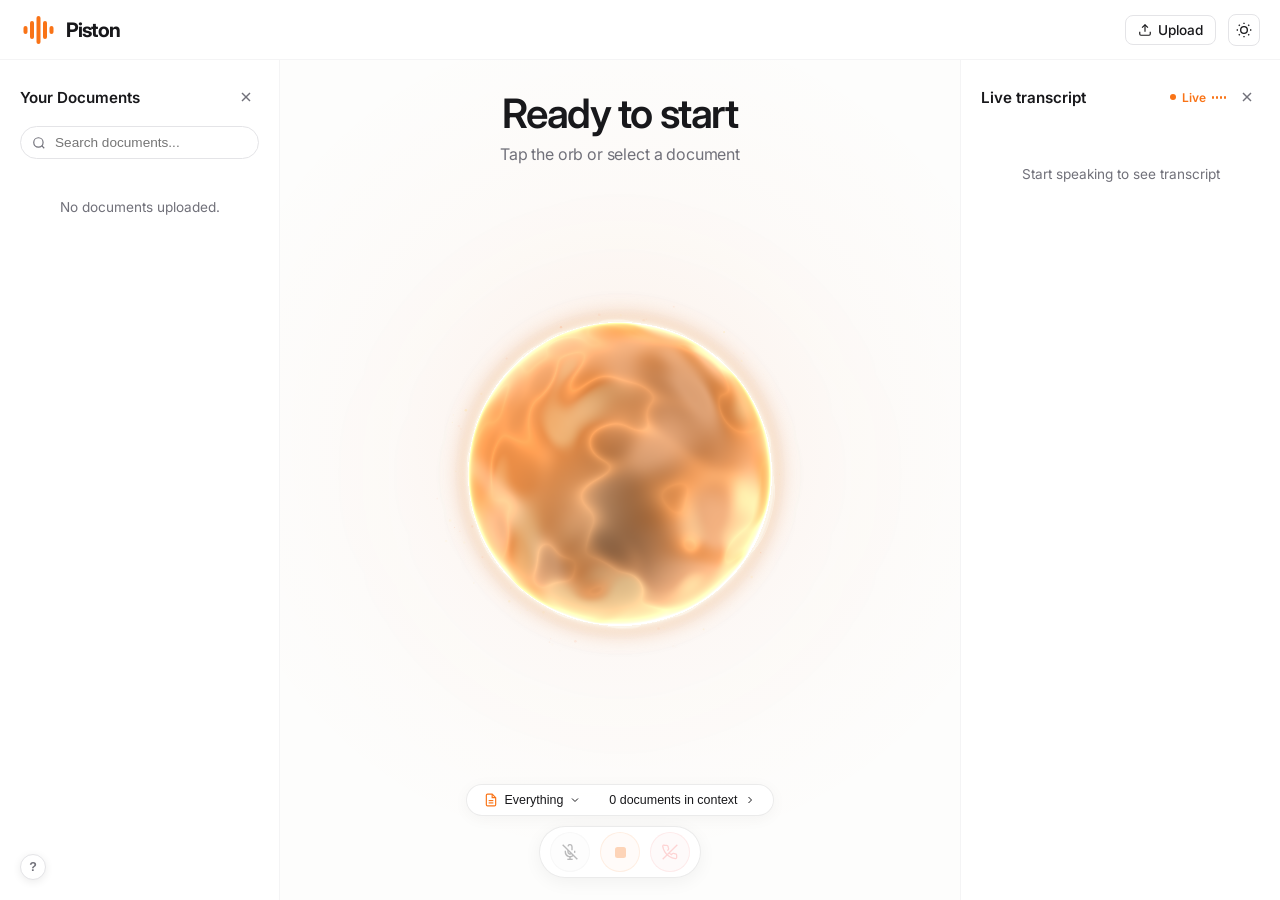
==== commit 0def64a9: "refactor(ui): remove manual backend modal; auto-route backend based on host" ====
--- a/index.html
+++ b/index.html
@@ -38,9 +38,6 @@
           <span class="desktop-only">Upload</span>
         </label>
         <input type="file" id="doc-upload" accept=".pdf,.txt,.md" style="display: none;" multiple>
-        <button id="btn-backend-settings" class="btn-settings" aria-label="Backend Server Settings" title="Configure Backend URL">
-          <svg width="16" height="16" viewBox="0 0 24 24" fill="none" stroke="currentColor" stroke-width="2"><rect x="2" y="2" width="20" height="8" rx="2" ry="2"/><rect x="2" y="14" width="20" height="8" rx="2" ry="2"/><line x1="6" y1="6" x2="6.01" y2="6"/><line x1="6" y1="18" x2="6.01" y2="18"/></svg>
-        </button>
         <button id="btn-transcript" class="btn-settings mobile-only" aria-label="Transcript" style="border: none;">
           <svg width="20" height="20" viewBox="0 0 24 24" fill="none" stroke="currentColor" stroke-width="2"><path d="M21 15a2 2 0 0 1-2 2H7l-4 4V5a2 2 0 0 1 2-2h14a2 2 0 0 1 2 2z"/></svg>
         </button>
@@ -284,40 +281,6 @@
 
   <div id="toast-container" class="toast-container" aria-live="polite"></div>
 
-  <!-- Backend Settings Modal -->
-  <div id="backend-modal" class="modal-backdrop" style="display: none;">
-    <div class="modal-card">
-      <div class="modal-header">
-        <div class="modal-title-wrap">
-          <svg width="18" height="18" viewBox="0 0 24 24" fill="none" stroke="currentColor" stroke-width="2">
-            <rect x="2" y="2" width="20" height="8" rx="2" ry="2"></rect>
-            <rect x="2" y="14" width="20" height="8" rx="2" ry="2"></rect>
-            <line x1="6" y1="6" x2="6.01" y2="6"></line>
-            <line x1="6" y1="18" x2="6.01" y2="18"></line>
-          </svg>
-          <h3 class="modal-title">Backend Connection</h3>
-        </div>
-        <button id="btn-close-backend-modal" class="btn-icon-small" aria-label="Close" style="border: none; background: transparent; cursor: pointer;">
-          <svg width="18" height="18" viewBox="0 0 24 24" fill="none" stroke="currentColor" stroke-width="2"><line x1="18" y1="6" x2="6" y2="18"/><line x1="6" y1="6" x2="18" y2="18"/></svg>
-        </button>
-      </div>
-      <div class="modal-body">
-        <p class="modal-desc">
-          Enter the URL of your deployed Python/FastAPI backend (e.g. Render, Koyeb, Hugging Face, or local server).
-        </p>
-        <div class="input-group">
-          <label for="input-backend-url" class="input-label">Backend Server URL</label>
-          <input type="url" id="input-backend-url" class="text-input" placeholder="https://your-backend.onrender.com" spellcheck="false" autocomplete="off">
-        </div>
-        <div id="backend-status-msg" class="backend-status-msg" style="display: none;"></div>
-      </div>
-      <div class="modal-footer">
-        <button id="btn-test-backend" class="btn-secondary">Test Connection</button>
-        <button id="btn-save-backend" class="btn-primary">Save &amp; Connect</button>
-      </div>
-    </div>
-  </div>
-
   <script src="/static/config.js"></script>
   <script src="/static/db.js?v=2.3.0"></script>
   <script src="/static/orb.js?v=2.3.0"></script>
--- a/static/piston.css
+++ b/static/piston.css
@@ -1021,161 +1021,3 @@
     bottom: 16px;
   }
 }
-
-/* --- Backend Settings Modal --- */
-.modal-backdrop {
-  position: fixed;
-  inset: 0;
-  background: rgba(0, 0, 0, 0.45);
-  backdrop-filter: blur(8px);
-  -webkit-backdrop-filter: blur(8px);
-  display: flex;
-  align-items: center;
-  justify-content: center;
-  z-index: 1000;
-  padding: 16px;
-  animation: modal-fade-in 0.15s ease-out;
-}
-
-@keyframes modal-fade-in {
-  from { opacity: 0; }
-  to { opacity: 1; }
-}
-
-.modal-card {
-  background: var(--bg-panel);
-  border: 1px solid var(--border);
-  border-radius: var(--radius-md);
-  box-shadow: 0 20px 40px rgba(0, 0, 0, 0.15);
-  width: 100%;
-  max-width: 480px;
-  overflow: hidden;
-}
-
-.modal-header {
-  display: flex;
-  align-items: center;
-  justify-content: space-between;
-  padding: 16px 20px;
-  border-bottom: 1px solid var(--border-light);
-}
-
-.modal-title-wrap {
-  display: flex;
-  align-items: center;
-  gap: 10px;
-  color: var(--accent);
-}
-
-.modal-title {
-  font-size: 1rem;
-  font-weight: 600;
-  color: var(--text-main);
-}
-
-.modal-body {
-  padding: 20px;
-}
-
-.modal-desc {
-  font-size: 0.85rem;
-  color: var(--text-muted);
-  line-height: 1.5;
-  margin-bottom: 16px;
-}
-
-.input-group {
-  display: flex;
-  flex-direction: column;
-  gap: 6px;
-  margin-bottom: 12px;
-}
-
-.input-label {
-  font-size: 0.8rem;
-  font-weight: 500;
-  color: var(--text-secondary);
-}
-
-.text-input {
-  width: 100%;
-  padding: 9px 12px;
-  font-size: 0.88rem;
-  background: var(--bg-app);
-  border: 1px solid var(--border);
-  border-radius: var(--radius-sm);
-  color: var(--text-main);
-  outline: none;
-  transition: border-color 0.15s;
-}
-
-.text-input:focus {
-  border-color: var(--accent);
-}
-
-.backend-status-msg {
-  padding: 8px 12px;
-  border-radius: var(--radius-sm);
-  font-size: 0.82rem;
-  line-height: 1.4;
-  margin-top: 8px;
-}
-
-.backend-status-msg.success {
-  background: rgba(34, 197, 94, 0.12);
-  color: #16a34a;
-  border: 1px solid rgba(34, 197, 94, 0.3);
-}
-
-.backend-status-msg.error {
-  background: var(--danger-light);
-  color: var(--danger);
-  border: 1px solid rgba(239, 68, 68, 0.3);
-}
-
-.backend-status-msg.loading {
-  background: var(--border-light);
-  color: var(--text-secondary);
-}
-
-.modal-footer {
-  display: flex;
-  align-items: center;
-  justify-content: flex-end;
-  gap: 10px;
-  padding: 14px 20px;
-  border-top: 1px solid var(--border-light);
-  background: var(--bg-app);
-}
-
-.btn-secondary {
-  padding: 7px 14px;
-  font-size: 0.85rem;
-  font-weight: 500;
-  background: var(--bg-panel);
-  border: 1px solid var(--border);
-  border-radius: var(--radius-sm);
-  color: var(--text-main);
-  cursor: pointer;
-  transition: all 0.15s;
-}
-
-.btn-secondary:hover {
-  background: var(--border-light);
-}
-
-.btn-primary {
-  padding: 7px 16px;
-  font-size: 0.85rem;
-  font-weight: 500;
-  background: var(--accent);
-  border: 1px solid var(--accent);
-  border-radius: var(--radius-sm);
-  color: #ffffff;
-  cursor: pointer;
-  transition: all 0.15s;
-}
-
-.btn-primary:hover {
-  filter: brightness(1.08);
-}
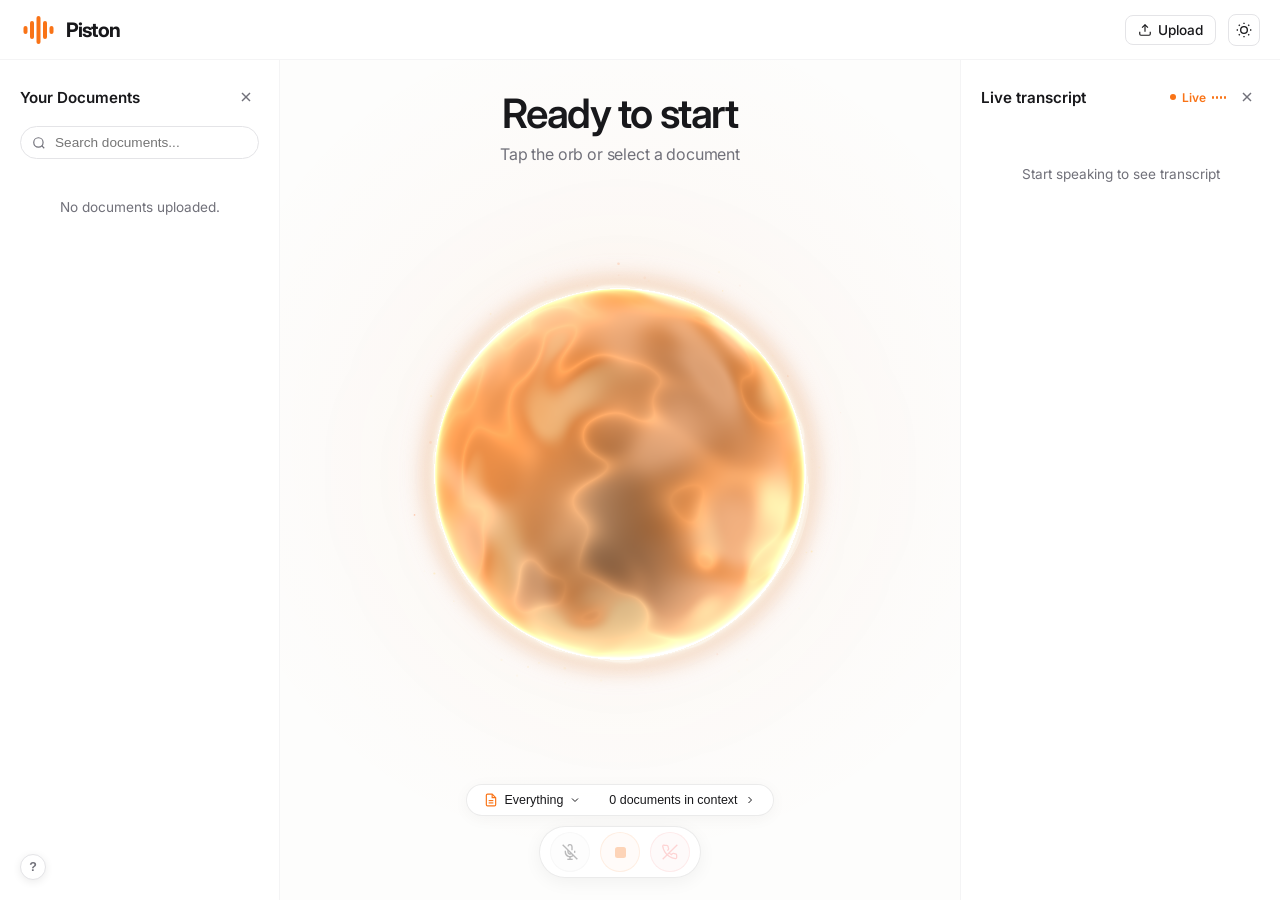
==== commit 1c793821: "feat(ui): add Apple Siri fluid spring physics animation, real-time audio analysis, and responsive or" ====
--- a/index.html
+++ b/index.html
@@ -7,7 +7,7 @@
   <link rel="icon" type="image/svg+xml" href="/static/assets/piston-brand/favicon.svg">
   <link rel="icon" type="image/x-icon" href="/static/assets/piston-brand/favicon.ico">
   <link rel="apple-touch-icon" sizes="192x192" href="/static/assets/piston-brand/piston-mark-192.png">
-  <link rel="stylesheet" href="/static/piston.css?v=2.3.0">
+  <link rel="stylesheet" href="/static/piston.css?v=2.4.0">
   <link rel="preconnect" href="https://fonts.googleapis.com">
   <link rel="preconnect" href="https://fonts.gstatic.com" crossorigin>
   <link href="https://fonts.googleapis.com/css2?family=Inter:wght@400;500;600&display=swap" rel="stylesheet">
@@ -282,8 +282,8 @@
   <div id="toast-container" class="toast-container" aria-live="polite"></div>
 
   <script src="/static/config.js"></script>
-  <script src="/static/db.js?v=2.3.0"></script>
-  <script src="/static/orb.js?v=2.3.0"></script>
-  <script src="/static/app.js?v=2.3.0"></script>
+  <script src="/static/db.js?v=2.4.0"></script>
+  <script src="/static/orb.js?v=2.4.0"></script>
+  <script src="/static/app.js?v=2.4.0"></script>
 </body>
 </html>
--- a/static/piston.css
+++ b/static/piston.css
@@ -229,6 +229,28 @@
   background: var(--accent-light);
   border-color: rgba(249, 115, 22, 0.4);
 }
+body.dark-mode .doc-item.active {
+  background: rgba(249, 115, 22, 0.15);
+  border-color: rgba(249, 115, 22, 0.55);
+}
+.doc-active-badge {
+  font-size: 0.6rem;
+  font-weight: 700;
+  letter-spacing: 0.05em;
+  color: var(--accent);
+  background: var(--accent-light);
+  border: 1px solid rgba(249, 115, 22, 0.3);
+  padding: 1px 6px;
+  border-radius: var(--radius-full);
+  margin-left: 6px;
+  display: inline-block;
+  vertical-align: middle;
+}
+body.dark-mode .doc-active-badge {
+  background: rgba(249, 115, 22, 0.2);
+  border-color: rgba(249, 115, 22, 0.5);
+  color: #fb923c;
+}
 .doc-icon {
   width: 28px;
   height: 28px;
@@ -446,8 +468,8 @@
 
 .orb {
   position: relative;
-  width: clamp(290px, 50vh, 440px);
-  height: clamp(290px, 50vh, 440px);
+  width: clamp(330px, 52vh, 470px);
+  height: clamp(330px, 52vh, 470px);
   border: none !important;
   border-radius: 50% !important;
   background: transparent !important;
@@ -464,14 +486,14 @@
   transition: transform 0.4s cubic-bezier(0.16, 1, 0.3, 1);
   will-change: transform;
 }
-.orb:hover { transform: scale(1.03); }
-.orb:active { transform: scale(0.97); }
+.orb:hover { transform: scale(1.025); }
+.orb:active { transform: scale(0.975); }
 .orb:focus, .orb:focus-visible { outline: none !important; box-shadow: none !important; }
 
 #orb-ambient-bloom {
   position: absolute;
-  width: 340px;
-  height: 340px;
+  width: 390px;
+  height: 390px;
   border-radius: 50%;
   pointer-events: none;
   background: radial-gradient(
@@ -491,8 +513,8 @@
 
 #orb-deep-bloom {
   position: absolute;
-  width: 570px;
-  height: 570px;
+  width: 630px;
+  height: 630px;
   border-radius: 50%;
   pointer-events: none;
   background: radial-gradient(
@@ -840,9 +862,9 @@
   .left-panel.collapsed { margin-left: -240px; }
   .right-panel { width: 280px; }
   .right-panel.collapsed { margin-right: -280px; }
-  .orb { width: clamp(235px, 40vh, 340px); height: clamp(235px, 40vh, 340px); }
-  #orb-deep-bloom { width: 460px; height: 460px; }
-  #orb-ambient-bloom { width: 295px; height: 295px; }
+  .orb { width: clamp(275px, 44vh, 375px); height: clamp(275px, 44vh, 375px); }
+  #orb-deep-bloom { width: 510px; height: 510px; }
+  #orb-ambient-bloom { width: 330px; height: 330px; }
 }
 @media (max-width: 768px) {
   .mobile-only { display: inline-flex !important; }
@@ -866,17 +888,17 @@
   .right-panel.open { transform: translateX(0); }
   .stage-header h1 { font-size: 1.85rem; }
   .stage-header p { font-size: 0.85rem; }
-  .orb { width: clamp(210px, 34vh, 280px); height: clamp(210px, 34vh, 280px); }
-  #orb-ambient-bloom { width: 235px; height: 235px; }
-  #orb-deep-bloom { width: 360px; height: 360px; }
+  .orb { width: clamp(245px, 38vh, 315px); height: clamp(245px, 38vh, 315px); }
+  #orb-ambient-bloom { width: 275px; height: 275px; }
+  #orb-deep-bloom { width: 420px; height: 420px; }
   .voice-controls { gap: 8px; padding: 4px 8px; margin-bottom: 4px; }
   .icon-circle { width: 36px; height: 36px; }
 }
 @media (max-width: 480px) {
   .stage-header h1 { font-size: 1.55rem; }
-  .orb { width: clamp(180px, 30vh, 235px); height: clamp(180px, 30vh, 235px); }
-  #orb-ambient-bloom { width: 205px; height: 205px; }
-  #orb-deep-bloom { width: 300px; height: 300px; }
+  .orb { width: clamp(215px, 34vh, 265px); height: clamp(215px, 34vh, 265px); }
+  #orb-ambient-bloom { width: 245px; height: 245px; }
+  #orb-deep-bloom { width: 350px; height: 350px; }
   .voice-controls { gap: 6px; padding: 4px 6px; }
   .icon-circle { width: 34px; height: 34px; }
   .context-selector { padding: 3px 6px; }
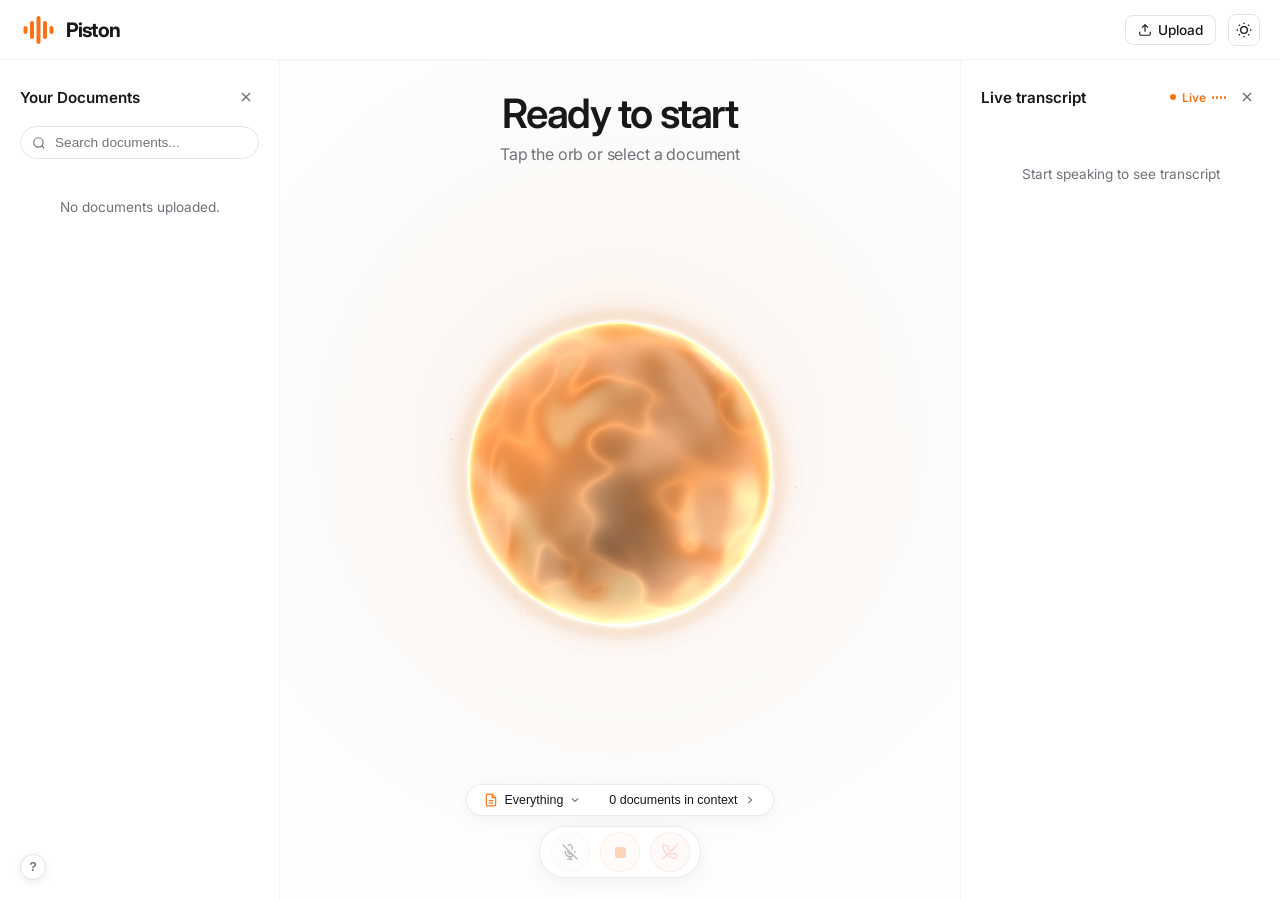
==== commit 38983551: "fix(ui): restore pure spherical 3D geometry and original balanced proportions with smooth spring bre" ====
--- a/index.html
+++ b/index.html
@@ -7,7 +7,7 @@
   <link rel="icon" type="image/svg+xml" href="/static/assets/piston-brand/favicon.svg">
   <link rel="icon" type="image/x-icon" href="/static/assets/piston-brand/favicon.ico">
   <link rel="apple-touch-icon" sizes="192x192" href="/static/assets/piston-brand/piston-mark-192.png">
-  <link rel="stylesheet" href="/static/piston.css?v=2.4.0">
+  <link rel="stylesheet" href="/static/piston.css?v=2.4.1">
   <link rel="preconnect" href="https://fonts.googleapis.com">
   <link rel="preconnect" href="https://fonts.gstatic.com" crossorigin>
   <link href="https://fonts.googleapis.com/css2?family=Inter:wght@400;500;600&display=swap" rel="stylesheet">
@@ -282,8 +282,8 @@
   <div id="toast-container" class="toast-container" aria-live="polite"></div>
 
   <script src="/static/config.js"></script>
-  <script src="/static/db.js?v=2.4.0"></script>
-  <script src="/static/orb.js?v=2.4.0"></script>
-  <script src="/static/app.js?v=2.4.0"></script>
+  <script src="/static/db.js?v=2.4.1"></script>
+  <script src="/static/orb.js?v=2.4.1"></script>
+  <script src="/static/app.js?v=2.4.1"></script>
 </body>
 </html>
--- a/static/piston.css
+++ b/static/piston.css
@@ -468,8 +468,8 @@
 
 .orb {
   position: relative;
-  width: clamp(330px, 52vh, 470px);
-  height: clamp(330px, 52vh, 470px);
+  width: clamp(290px, 50vh, 440px);
+  height: clamp(290px, 50vh, 440px);
   border: none !important;
   border-radius: 50% !important;
   background: transparent !important;
@@ -486,14 +486,14 @@
   transition: transform 0.4s cubic-bezier(0.16, 1, 0.3, 1);
   will-change: transform;
 }
-.orb:hover { transform: scale(1.025); }
-.orb:active { transform: scale(0.975); }
+.orb:hover { transform: scale(1.03); }
+.orb:active { transform: scale(0.97); }
 .orb:focus, .orb:focus-visible { outline: none !important; box-shadow: none !important; }
 
 #orb-ambient-bloom {
   position: absolute;
-  width: 390px;
-  height: 390px;
+  width: 340px;
+  height: 340px;
   border-radius: 50%;
   pointer-events: none;
   background: radial-gradient(
@@ -513,8 +513,8 @@
 
 #orb-deep-bloom {
   position: absolute;
-  width: 630px;
-  height: 630px;
+  width: 570px;
+  height: 570px;
   border-radius: 50%;
   pointer-events: none;
   background: radial-gradient(
@@ -862,9 +862,9 @@
   .left-panel.collapsed { margin-left: -240px; }
   .right-panel { width: 280px; }
   .right-panel.collapsed { margin-right: -280px; }
-  .orb { width: clamp(275px, 44vh, 375px); height: clamp(275px, 44vh, 375px); }
-  #orb-deep-bloom { width: 510px; height: 510px; }
-  #orb-ambient-bloom { width: 330px; height: 330px; }
+  .orb { width: clamp(235px, 40vh, 340px); height: clamp(235px, 40vh, 340px); }
+  #orb-deep-bloom { width: 460px; height: 460px; }
+  #orb-ambient-bloom { width: 295px; height: 295px; }
 }
 @media (max-width: 768px) {
   .mobile-only { display: inline-flex !important; }
@@ -888,17 +888,17 @@
   .right-panel.open { transform: translateX(0); }
   .stage-header h1 { font-size: 1.85rem; }
   .stage-header p { font-size: 0.85rem; }
-  .orb { width: clamp(245px, 38vh, 315px); height: clamp(245px, 38vh, 315px); }
-  #orb-ambient-bloom { width: 275px; height: 275px; }
-  #orb-deep-bloom { width: 420px; height: 420px; }
+  .orb { width: clamp(210px, 34vh, 280px); height: clamp(210px, 34vh, 280px); }
+  #orb-ambient-bloom { width: 235px; height: 235px; }
+  #orb-deep-bloom { width: 360px; height: 360px; }
   .voice-controls { gap: 8px; padding: 4px 8px; margin-bottom: 4px; }
   .icon-circle { width: 36px; height: 36px; }
 }
 @media (max-width: 480px) {
   .stage-header h1 { font-size: 1.55rem; }
-  .orb { width: clamp(215px, 34vh, 265px); height: clamp(215px, 34vh, 265px); }
-  #orb-ambient-bloom { width: 245px; height: 245px; }
-  #orb-deep-bloom { width: 350px; height: 350px; }
+  .orb { width: clamp(180px, 30vh, 235px); height: clamp(180px, 30vh, 235px); }
+  #orb-ambient-bloom { width: 205px; height: 205px; }
+  #orb-deep-bloom { width: 300px; height: 300px; }
   .voice-controls { gap: 6px; padding: 4px 6px; }
   .icon-circle { width: 34px; height: 34px; }
   .context-selector { padding: 3px 6px; }
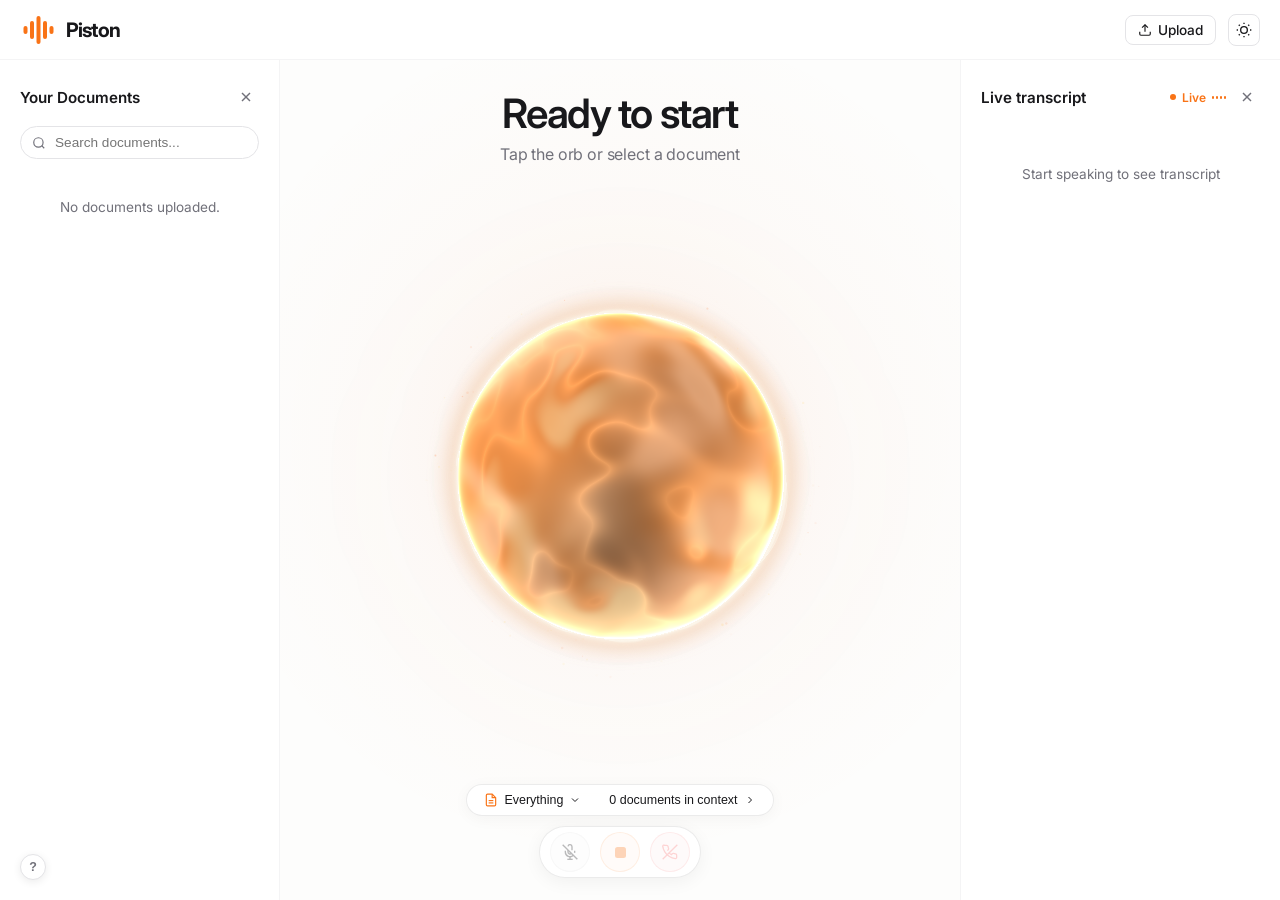
==== commit dd97d94a: "feat(ui): restore flawless circular orb geometry with organic physical floating motion and calibrate" ====
--- a/index.html
+++ b/index.html
@@ -7,7 +7,7 @@
   <link rel="icon" type="image/svg+xml" href="/static/assets/piston-brand/favicon.svg">
   <link rel="icon" type="image/x-icon" href="/static/assets/piston-brand/favicon.ico">
   <link rel="apple-touch-icon" sizes="192x192" href="/static/assets/piston-brand/piston-mark-192.png">
-  <link rel="stylesheet" href="/static/piston.css?v=2.4.1">
+  <link rel="stylesheet" href="/static/piston.css?v=2.4.2">
   <link rel="preconnect" href="https://fonts.googleapis.com">
   <link rel="preconnect" href="https://fonts.gstatic.com" crossorigin>
   <link href="https://fonts.googleapis.com/css2?family=Inter:wght@400;500;600&display=swap" rel="stylesheet">
@@ -282,8 +282,8 @@
   <div id="toast-container" class="toast-container" aria-live="polite"></div>
 
   <script src="/static/config.js"></script>
-  <script src="/static/db.js?v=2.4.1"></script>
-  <script src="/static/orb.js?v=2.4.1"></script>
-  <script src="/static/app.js?v=2.4.1"></script>
+  <script src="/static/db.js?v=2.4.2"></script>
+  <script src="/static/orb.js?v=2.4.2"></script>
+  <script src="/static/app.js?v=2.4.2"></script>
 </body>
 </html>
--- a/static/piston.css
+++ b/static/piston.css
@@ -468,8 +468,8 @@
 
 .orb {
   position: relative;
-  width: clamp(290px, 50vh, 440px);
-  height: clamp(290px, 50vh, 440px);
+  width: clamp(304px, 50vh, 455px);
+  height: clamp(304px, 50vh, 455px);
   border: none !important;
   border-radius: 50% !important;
   background: transparent !important;
@@ -492,8 +492,8 @@
 
 #orb-ambient-bloom {
   position: absolute;
-  width: 340px;
-  height: 340px;
+  width: 355px;
+  height: 355px;
   border-radius: 50%;
   pointer-events: none;
   background: radial-gradient(
@@ -513,8 +513,8 @@
 
 #orb-deep-bloom {
   position: absolute;
-  width: 570px;
-  height: 570px;
+  width: 590px;
+  height: 590px;
   border-radius: 50%;
   pointer-events: none;
   background: radial-gradient(
@@ -862,9 +862,9 @@
   .left-panel.collapsed { margin-left: -240px; }
   .right-panel { width: 280px; }
   .right-panel.collapsed { margin-right: -280px; }
-  .orb { width: clamp(235px, 40vh, 340px); height: clamp(235px, 40vh, 340px); }
-  #orb-deep-bloom { width: 460px; height: 460px; }
-  #orb-ambient-bloom { width: 295px; height: 295px; }
+  .orb { width: clamp(245px, 40vh, 350px); height: clamp(245px, 40vh, 350px); }
+  #orb-deep-bloom { width: 475px; height: 475px; }
+  #orb-ambient-bloom { width: 305px; height: 305px; }
 }
 @media (max-width: 768px) {
   .mobile-only { display: inline-flex !important; }
@@ -888,17 +888,17 @@
   .right-panel.open { transform: translateX(0); }
   .stage-header h1 { font-size: 1.85rem; }
   .stage-header p { font-size: 0.85rem; }
-  .orb { width: clamp(210px, 34vh, 280px); height: clamp(210px, 34vh, 280px); }
-  #orb-ambient-bloom { width: 235px; height: 235px; }
-  #orb-deep-bloom { width: 360px; height: 360px; }
+  .orb { width: clamp(218px, 34vh, 290px); height: clamp(218px, 34vh, 290px); }
+  #orb-ambient-bloom { width: 245px; height: 245px; }
+  #orb-deep-bloom { width: 375px; height: 375px; }
   .voice-controls { gap: 8px; padding: 4px 8px; margin-bottom: 4px; }
   .icon-circle { width: 36px; height: 36px; }
 }
 @media (max-width: 480px) {
   .stage-header h1 { font-size: 1.55rem; }
-  .orb { width: clamp(180px, 30vh, 235px); height: clamp(180px, 30vh, 235px); }
-  #orb-ambient-bloom { width: 205px; height: 205px; }
-  #orb-deep-bloom { width: 300px; height: 300px; }
+  .orb { width: clamp(188px, 30vh, 242px); height: clamp(188px, 30vh, 242px); }
+  #orb-ambient-bloom { width: 215px; height: 215px; }
+  #orb-deep-bloom { width: 310px; height: 310px; }
   .voice-controls { gap: 6px; padding: 4px 6px; }
   .icon-circle { width: 34px; height: 34px; }
   .context-selector { padding: 3px 6px; }
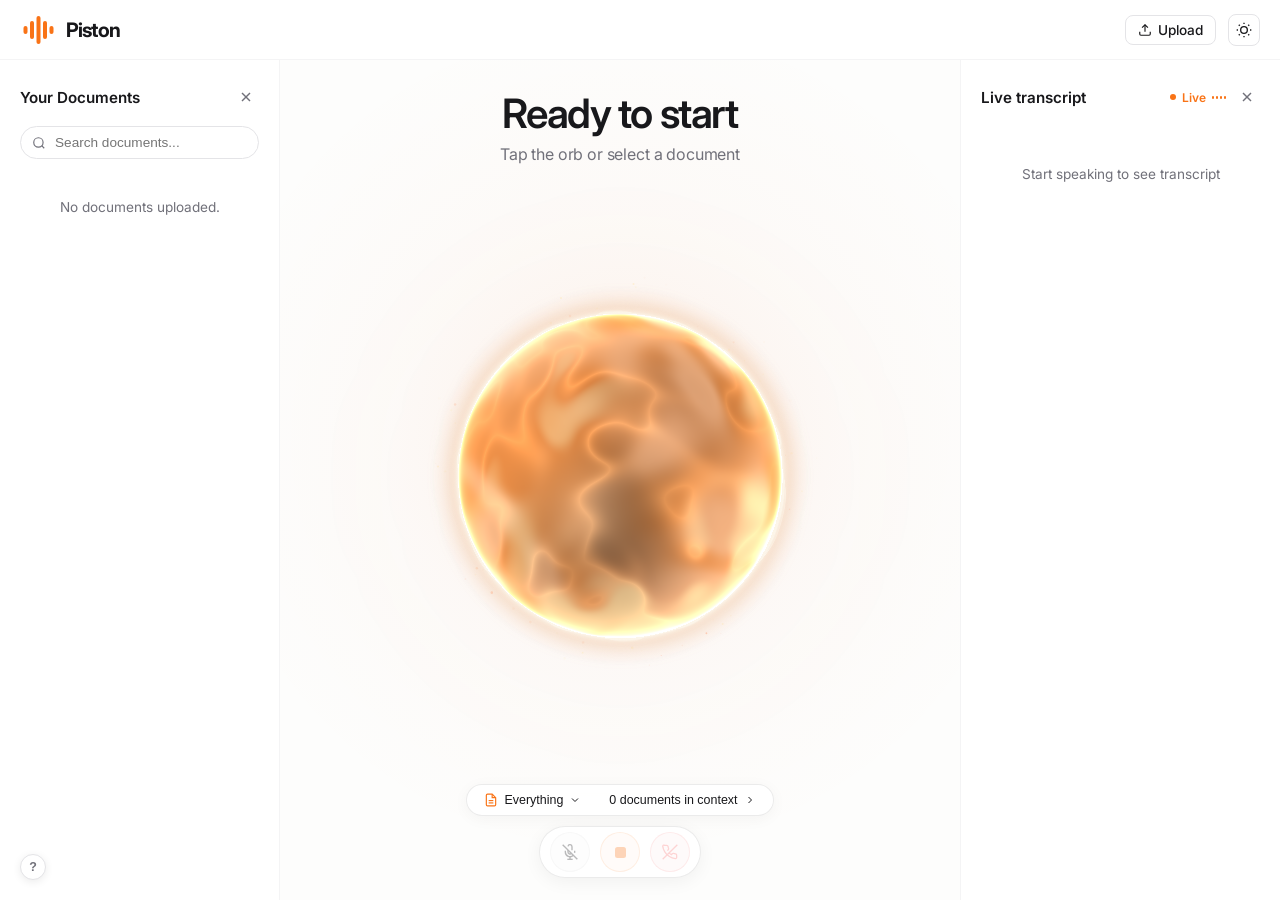
==== commit b8b2284e: "fix(visualizer): replace robotic periodic oscillations and impulse kicks with natural fluid multi-ha" ====
--- a/index.html
+++ b/index.html
@@ -7,7 +7,7 @@
   <link rel="icon" type="image/svg+xml" href="/static/assets/piston-brand/favicon.svg">
   <link rel="icon" type="image/x-icon" href="/static/assets/piston-brand/favicon.ico">
   <link rel="apple-touch-icon" sizes="192x192" href="/static/assets/piston-brand/piston-mark-192.png">
-  <link rel="stylesheet" href="/static/piston.css?v=2.4.2">
+  <link rel="stylesheet" href="/static/piston.css?v=2.4.3">
   <link rel="preconnect" href="https://fonts.googleapis.com">
   <link rel="preconnect" href="https://fonts.gstatic.com" crossorigin>
   <link href="https://fonts.googleapis.com/css2?family=Inter:wght@400;500;600&display=swap" rel="stylesheet">
@@ -282,8 +282,8 @@
   <div id="toast-container" class="toast-container" aria-live="polite"></div>
 
   <script src="/static/config.js"></script>
-  <script src="/static/db.js?v=2.4.2"></script>
-  <script src="/static/orb.js?v=2.4.2"></script>
-  <script src="/static/app.js?v=2.4.2"></script>
+  <script src="/static/db.js?v=2.4.3"></script>
+  <script src="/static/orb.js?v=2.4.3"></script>
+  <script src="/static/app.js?v=2.4.3"></script>
 </body>
 </html>
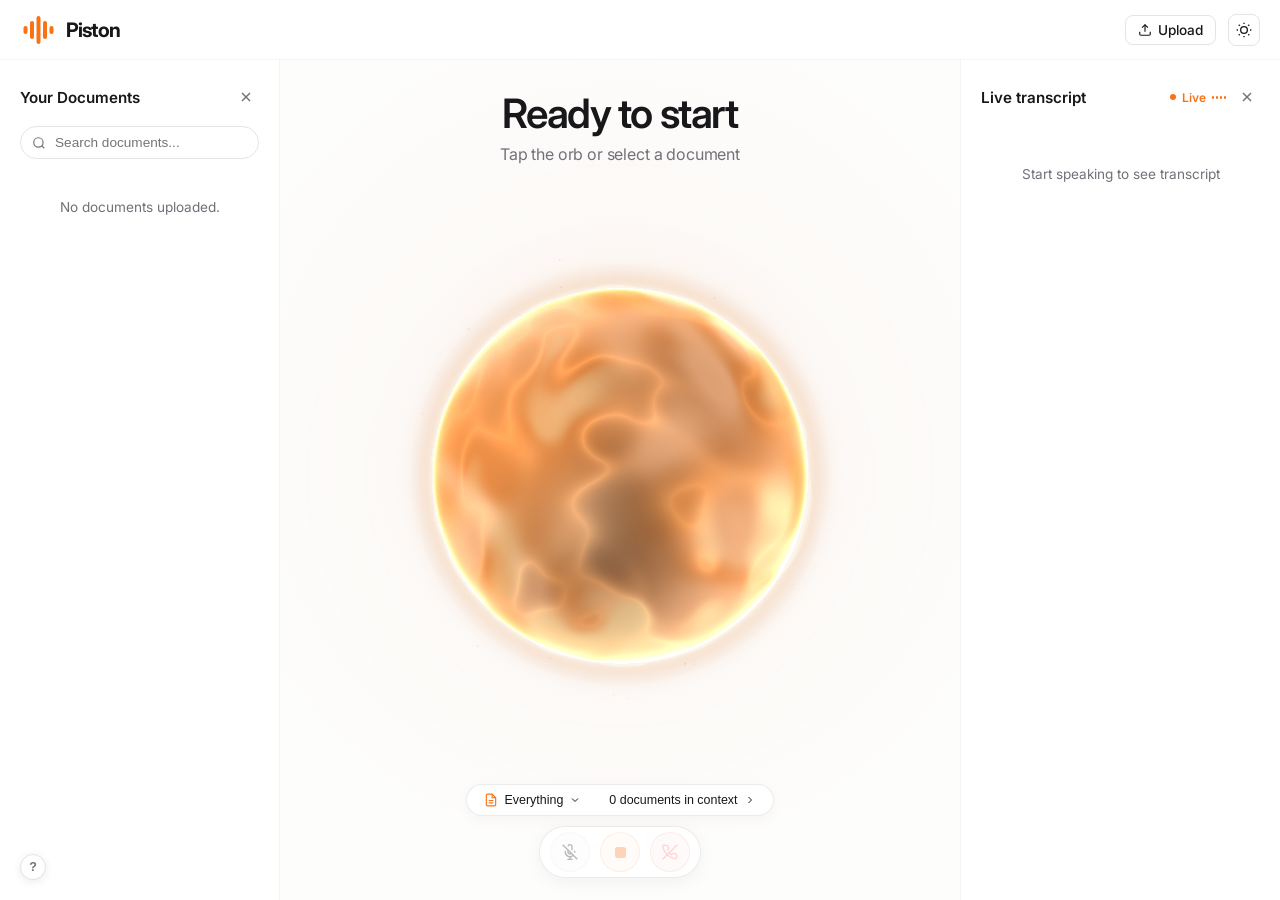
==== commit bc15c4f8: "style: slightly increase volumetric WebGL orb dimensions and canvas radius" ====
--- a/index.html
+++ b/index.html
@@ -7,7 +7,7 @@
   <link rel="icon" type="image/svg+xml" href="/static/assets/piston-brand/favicon.svg">
   <link rel="icon" type="image/x-icon" href="/static/assets/piston-brand/favicon.ico">
   <link rel="apple-touch-icon" sizes="192x192" href="/static/assets/piston-brand/piston-mark-192.png">
-  <link rel="stylesheet" href="/static/piston.css?v=2.4.3">
+  <link rel="stylesheet" href="/static/piston.css?v=2.4.4">
   <link rel="preconnect" href="https://fonts.googleapis.com">
   <link rel="preconnect" href="https://fonts.gstatic.com" crossorigin>
   <link href="https://fonts.googleapis.com/css2?family=Inter:wght@400;500;600&display=swap" rel="stylesheet">
@@ -282,8 +282,8 @@
   <div id="toast-container" class="toast-container" aria-live="polite"></div>
 
   <script src="/static/config.js"></script>
-  <script src="/static/db.js?v=2.4.3"></script>
-  <script src="/static/orb.js?v=2.4.3"></script>
-  <script src="/static/app.js?v=2.4.3"></script>
+  <script src="/static/db.js?v=2.4.4"></script>
+  <script src="/static/orb.js?v=2.4.4"></script>
+  <script src="/static/app.js?v=2.4.4"></script>
 </body>
 </html>
--- a/static/piston.css
+++ b/static/piston.css
@@ -468,8 +468,8 @@
 
 .orb {
   position: relative;
-  width: clamp(304px, 50vh, 455px);
-  height: clamp(304px, 50vh, 455px);
+  width: clamp(336px, 54vh, 496px);
+  height: clamp(336px, 54vh, 496px);
   border: none !important;
   border-radius: 50% !important;
   background: transparent !important;
@@ -492,8 +492,8 @@
 
 #orb-ambient-bloom {
   position: absolute;
-  width: 355px;
-  height: 355px;
+  width: 395px;
+  height: 395px;
   border-radius: 50%;
   pointer-events: none;
   background: radial-gradient(
@@ -513,8 +513,8 @@
 
 #orb-deep-bloom {
   position: absolute;
-  width: 590px;
-  height: 590px;
+  width: 645px;
+  height: 645px;
   border-radius: 50%;
   pointer-events: none;
   background: radial-gradient(
@@ -862,9 +862,9 @@
   .left-panel.collapsed { margin-left: -240px; }
   .right-panel { width: 280px; }
   .right-panel.collapsed { margin-right: -280px; }
-  .orb { width: clamp(245px, 40vh, 350px); height: clamp(245px, 40vh, 350px); }
-  #orb-deep-bloom { width: 475px; height: 475px; }
-  #orb-ambient-bloom { width: 305px; height: 305px; }
+  .orb { width: clamp(270px, 44vh, 385px); height: clamp(270px, 44vh, 385px); }
+  #orb-deep-bloom { width: 520px; height: 520px; }
+  #orb-ambient-bloom { width: 335px; height: 335px; }
 }
 @media (max-width: 768px) {
   .mobile-only { display: inline-flex !important; }
@@ -888,17 +888,17 @@
   .right-panel.open { transform: translateX(0); }
   .stage-header h1 { font-size: 1.85rem; }
   .stage-header p { font-size: 0.85rem; }
-  .orb { width: clamp(218px, 34vh, 290px); height: clamp(218px, 34vh, 290px); }
-  #orb-ambient-bloom { width: 245px; height: 245px; }
-  #orb-deep-bloom { width: 375px; height: 375px; }
+  .orb { width: clamp(240px, 37vh, 320px); height: clamp(240px, 37vh, 320px); }
+  #orb-ambient-bloom { width: 270px; height: 270px; }
+  #orb-deep-bloom { width: 415px; height: 415px; }
   .voice-controls { gap: 8px; padding: 4px 8px; margin-bottom: 4px; }
   .icon-circle { width: 36px; height: 36px; }
 }
 @media (max-width: 480px) {
   .stage-header h1 { font-size: 1.55rem; }
-  .orb { width: clamp(188px, 30vh, 242px); height: clamp(188px, 30vh, 242px); }
-  #orb-ambient-bloom { width: 215px; height: 215px; }
-  #orb-deep-bloom { width: 310px; height: 310px; }
+  .orb { width: clamp(208px, 33vh, 268px); height: clamp(208px, 33vh, 268px); }
+  #orb-ambient-bloom { width: 238px; height: 238px; }
+  #orb-deep-bloom { width: 345px; height: 345px; }
   .voice-controls { gap: 6px; padding: 4px 6px; }
   .icon-circle { width: 34px; height: 34px; }
   .context-selector { padding: 3px 6px; }
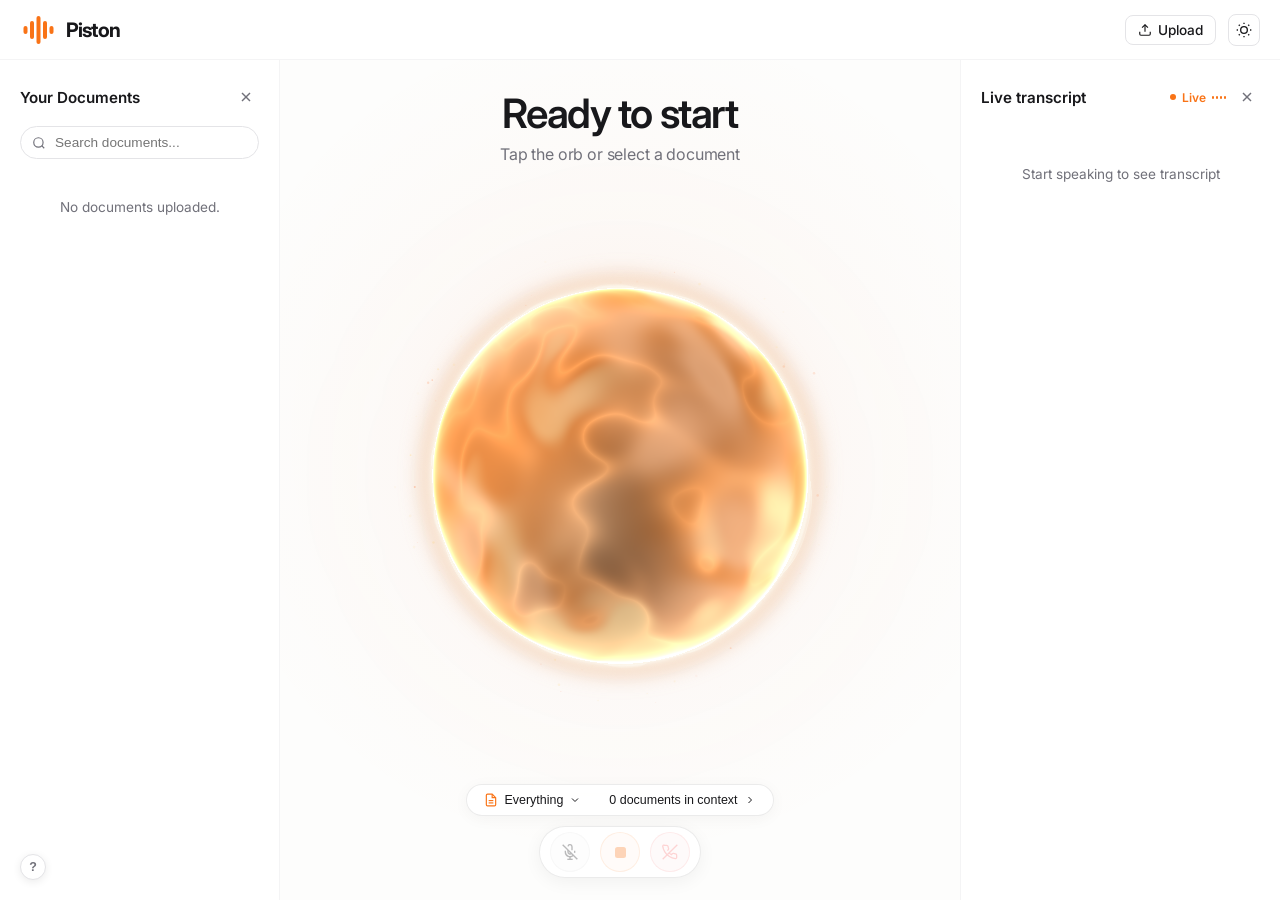
==== commit 08657e2e: "fix(rag): support heavy files and doc/docx with bounded chunking, individual vector batching, and qu" ====
--- a/index.html
+++ b/index.html
@@ -37,7 +37,7 @@
           <svg width="14" height="14" viewBox="0 0 24 24" fill="none" stroke="currentColor" stroke-width="2"><path d="M21 15v4a2 2 0 0 1-2 2H5a2 2 0 0 1-2-2v-4"/><polyline points="17 8 12 3 7 8"/><line x1="12" y1="3" x2="12" y2="15"/></svg>
           <span class="desktop-only">Upload</span>
         </label>
-        <input type="file" id="doc-upload" accept=".pdf,.txt,.md" style="display: none;" multiple>
+        <input type="file" id="doc-upload" accept=".pdf,.txt,.md,.doc,.docx" style="display: none;" multiple>
         <button id="btn-transcript" class="btn-settings mobile-only" aria-label="Transcript" style="border: none;">
           <svg width="20" height="20" viewBox="0 0 24 24" fill="none" stroke="currentColor" stroke-width="2"><path d="M21 15a2 2 0 0 1-2 2H7l-4 4V5a2 2 0 0 1 2-2h14a2 2 0 0 1 2 2z"/></svg>
         </button>
--- a/static/piston.css
+++ b/static/piston.css
@@ -267,6 +267,7 @@
 .doc-icon.pdf { background: #ef4444; }
 .doc-icon.txt { background: #3b82f6; }
 .doc-icon.md { background: #64748b; }
+.doc-icon.doc, .doc-icon.docx { background: #2563eb; }
 
 .doc-info { flex: 1; min-width: 0; }
 .doc-title {
